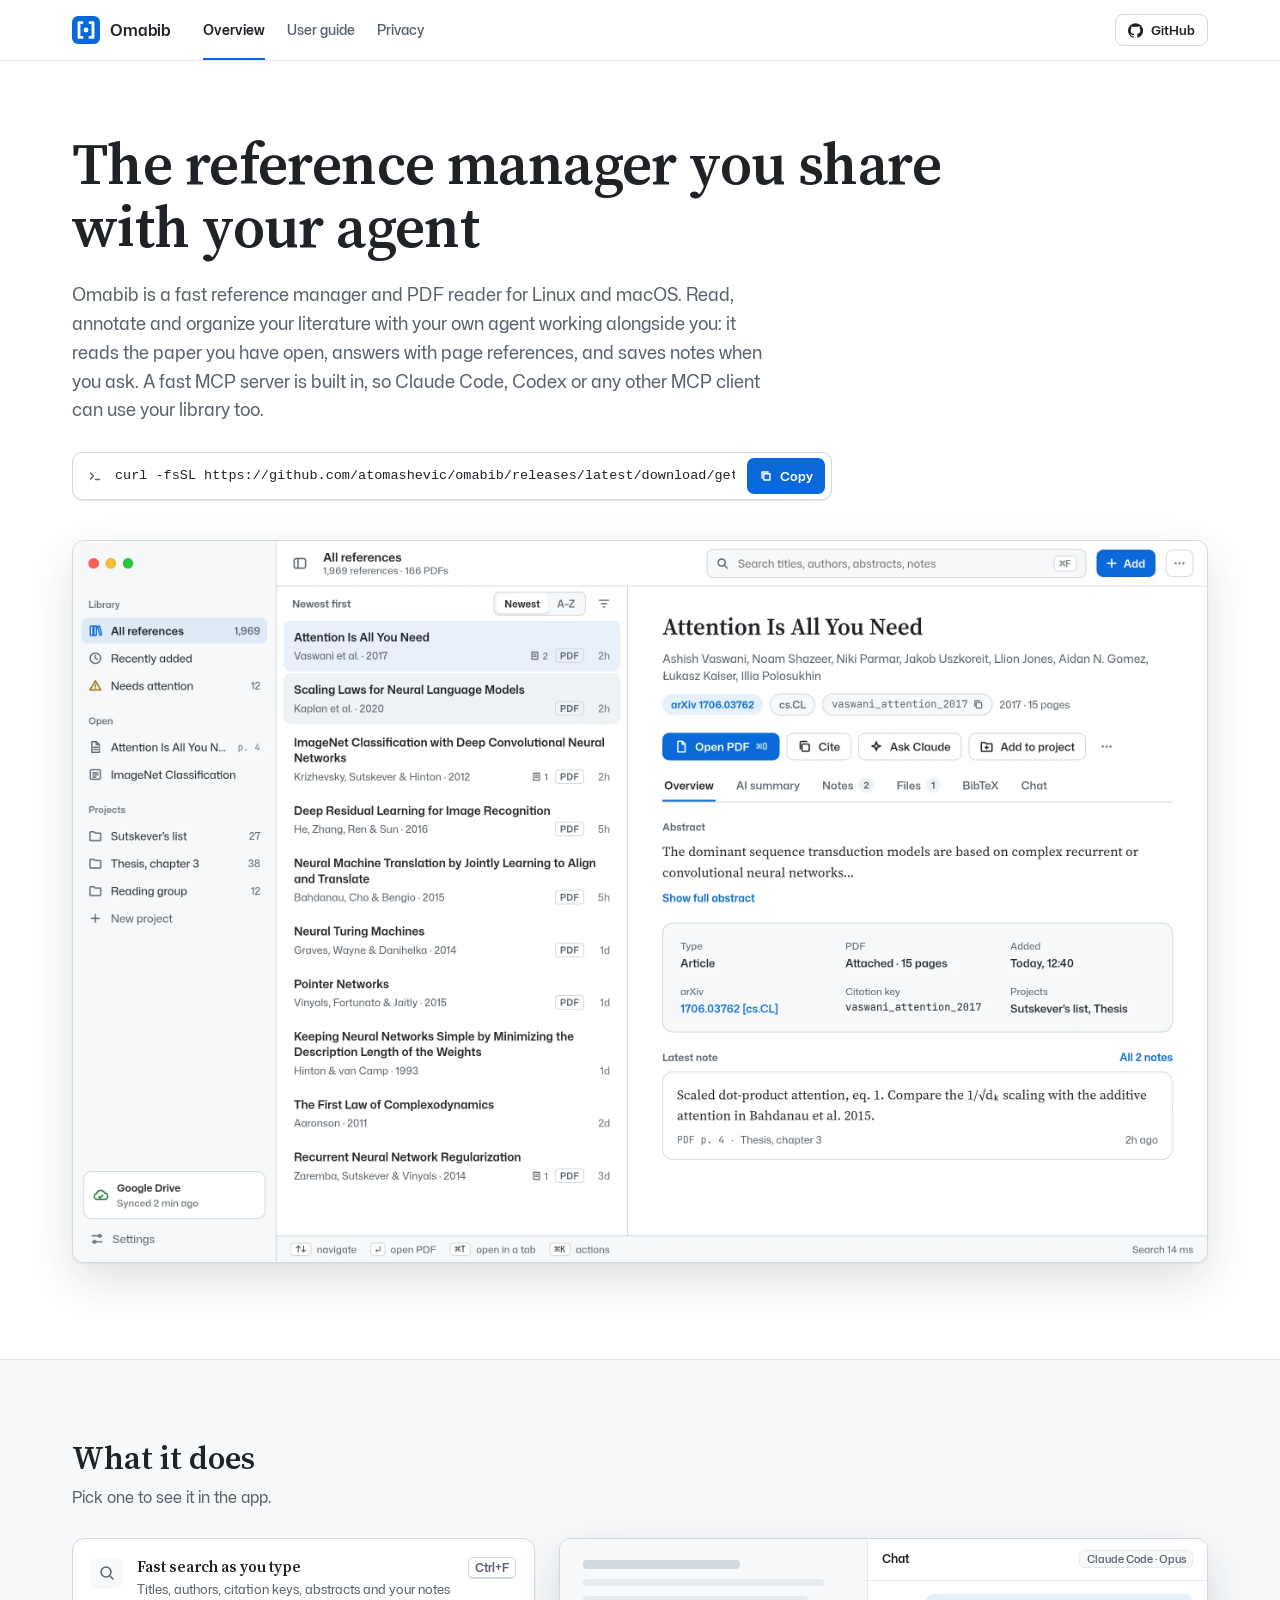
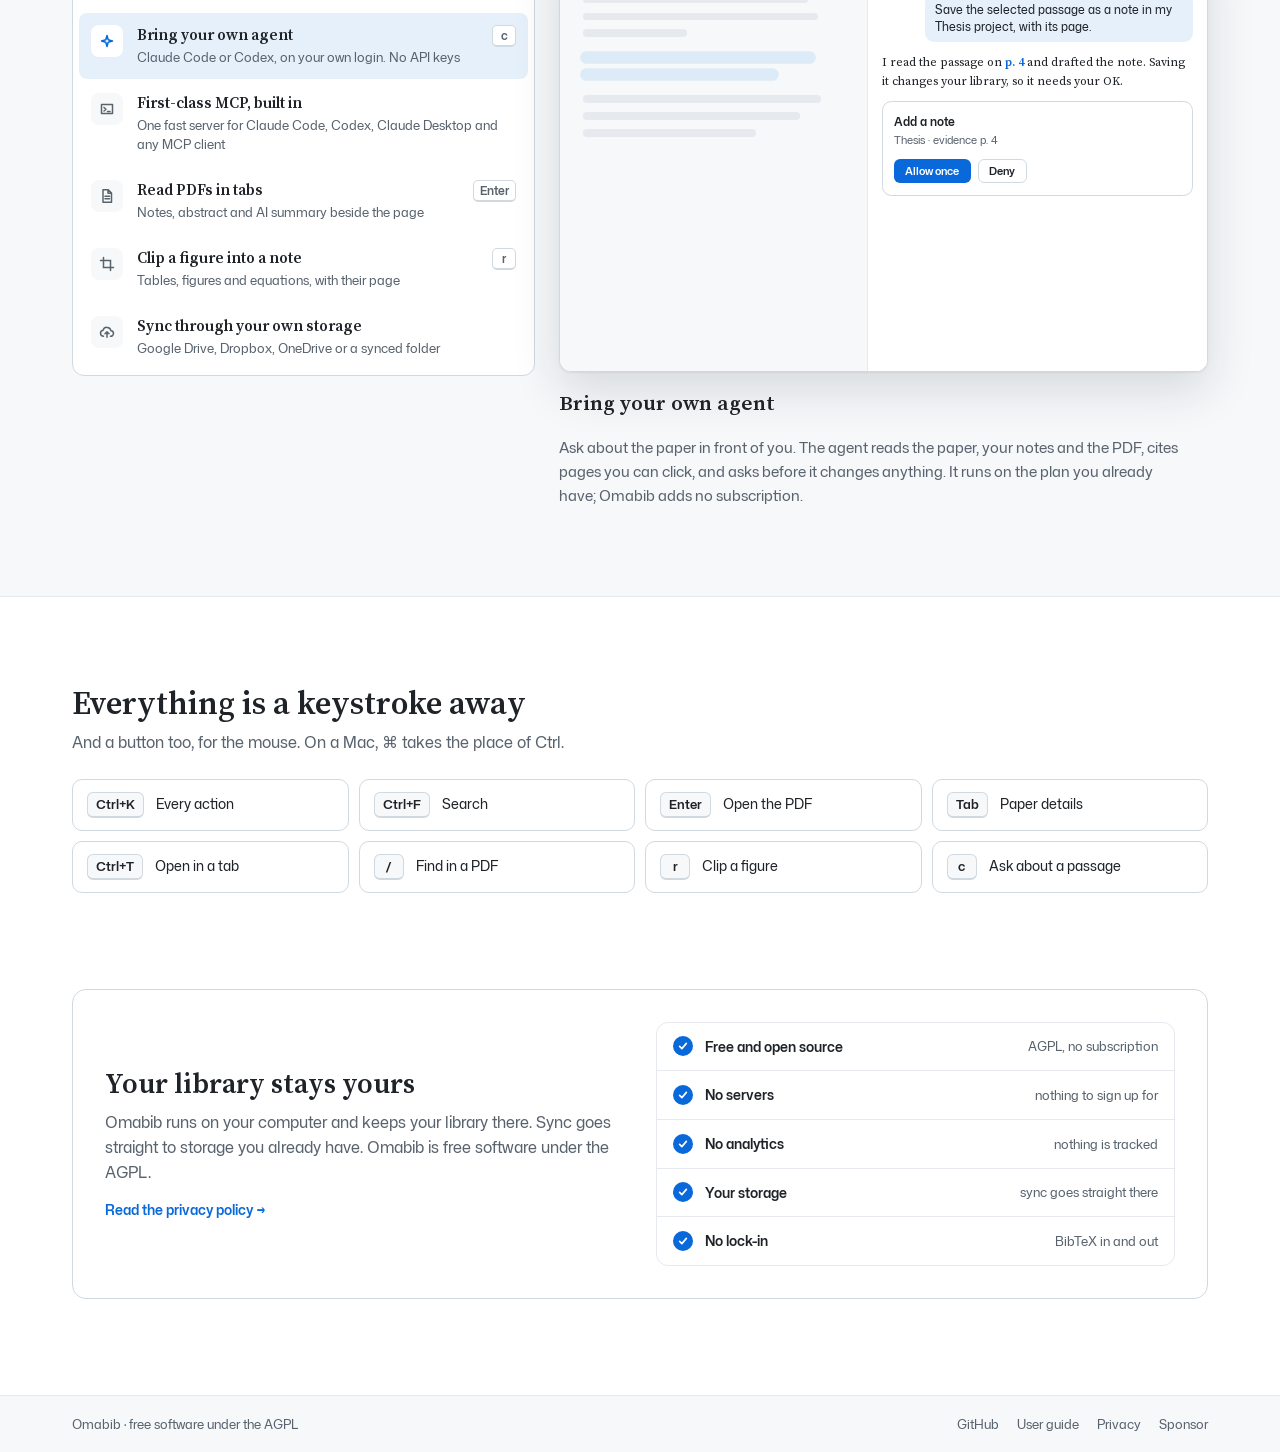
==== index.html @ 85c30ed6 "Add the Omabib website A home page and a privacy policy in the app's own design: its palette, Mona S" ====
<!doctype html>
<html lang="en">
<head>
<meta charset="utf-8">
<meta name="viewport" content="width=device-width, initial-scale=1">
<title>Omabib · Reference manager and PDF reader for Linux and macOS</title>
<meta name="description" content="Omabib is a fast, free reference manager and PDF reader for Linux and macOS. Organize your literature, read and annotate PDFs, and bring your own AI agent through a built-in MCP server.">
<link rel="canonical" href="https://omabib.github.io/">
<meta name="theme-color" content="#ffffff" media="(prefers-color-scheme: light)">
<meta name="theme-color" content="#0f1115" media="(prefers-color-scheme: dark)">
<link rel="icon" href="favicon.svg" type="image/svg+xml">
<link rel="apple-touch-icon" href="apple-touch-icon.png">
<meta property="og:type" content="website">
<meta property="og:site_name" content="Omabib">
<meta property="og:url" content="https://omabib.github.io/">
<meta property="og:title" content="Omabib · Reference manager and PDF reader for Linux and macOS">
<meta property="og:description" content="A fast, free reference manager and PDF reader. Organize your literature, read and annotate PDFs, and bring your own AI agent through a built-in MCP server.">
<meta property="og:image" content="https://omabib.github.io/og.png">
<meta property="og:image:width" content="1200">
<meta property="og:image:height" content="630">
<meta name="twitter:card" content="summary_large_image">
<link rel="preload" href="fonts/MonaSans-Regular.ttf" as="font" type="font/ttf" crossorigin>
<link rel="preload" href="fonts/SourceSerif4-Semibold.ttf" as="font" type="font/ttf" crossorigin>
<link rel="stylesheet" href="style.css">
<script type="application/ld+json">
{
  "@context": "https://schema.org",
  "@type": "SoftwareApplication",
  "name": "Omabib",
  "description": "A fast reference manager and PDF reader for Linux and macOS, with a built-in MCP server for AI agents.",
  "applicationCategory": "ProductivityApplication",
  "operatingSystem": "Linux, macOS",
  "url": "https://omabib.github.io/",
  "downloadUrl": "https://github.com/atomashevic/omabib/releases/latest",
  "license": "https://www.gnu.org/licenses/agpl-3.0.html",
  "isAccessibleForFree": true,
  "offers": { "@type": "Offer", "price": "0", "priceCurrency": "USD" },
  "image": "https://omabib.github.io/og.png"
}
</script>
</head>
<body>
<header class="top">
  <div class="wrap">
    <a class="brand" href="./">
      <svg width="28" height="28" viewBox="0 0 64 64" aria-hidden="true"><rect width="64" height="64" rx="14" fill="var(--accent-fill)"/><path d="M23 15h-7v34h7M41 15h7v34h-7" fill="none" stroke="var(--on-accent)" stroke-width="6.5" stroke-linecap="round" stroke-linejoin="round"/><circle cx="32" cy="32" r="5.5" fill="var(--on-accent)"/></svg>
      Omabib
    </a>
    <nav class="nav" aria-label="Site">
      <a href="./" aria-current="page">Overview</a>
      <a class="hide-phone" href="https://github.com/atomashevic/omabib/blob/main/docs/guide.md">User guide</a>
      <a href="privacy.html">Privacy</a>
    </nav>
    <a class="gh" href="https://github.com/atomashevic/omabib">
      <svg width="15" height="15" viewBox="0 0 16 16" fill="currentColor" aria-hidden="true"><path d="M8 .2a8 8 0 0 0-2.53 15.59c.4.07.55-.17.55-.38v-1.33c-2.23.48-2.7-1.07-2.7-1.07-.36-.92-.89-1.17-.89-1.17-.73-.5.05-.49.05-.49.8.06 1.23.83 1.23.83.72 1.22 1.88.87 2.34.66.07-.52.28-.87.5-1.07-1.78-.2-3.65-.89-3.65-3.95 0-.87.31-1.59.83-2.15-.08-.2-.36-1.02.08-2.12 0 0 .67-.21 2.2.82a7.6 7.6 0 0 1 4 0c1.53-1.04 2.2-.82 2.2-.82.44 1.1.16 1.92.08 2.12.51.56.82 1.28.82 2.15 0 3.07-1.87 3.75-3.65 3.95.29.25.54.73.54 1.48v2.2c0 .21.15.46.55.38A8 8 0 0 0 8 .2z"/></svg>
      <span class="hide-phone">GitHub</span>
    </a>
  </div>
</header>

<main>
  <section class="wrap hero" aria-labelledby="hero-title">
    <h1 id="hero-title">The reference manager you share with your agent</h1>
    <p class="lede">Omabib is a fast reference manager and PDF reader for Linux and macOS. Read, annotate and organize your literature with your own agent working alongside you: it reads the paper you have open, answers with page references, and saves notes when you ask. A fast MCP server is built in, so Claude Code, Codex or any other MCP client can use your library too.</p>
    <div class="install" id="install">
      <svg width="16" height="16" viewBox="0 0 16 16" fill="none" stroke="var(--muted)" stroke-width="1.5" stroke-linecap="round" stroke-linejoin="round" aria-hidden="true"><path d="m3.5 5 3 3-3 3M8.5 11.5h4"/></svg>
      <code id="command">curl -fsSL https://github.com/atomashevic/omabib/releases/latest/download/get.sh | sh</code>
      <button class="copy" type="button" data-copy="command">
        <svg width="14" height="14" viewBox="0 0 16 16" fill="none" stroke="currentColor" stroke-width="1.6" stroke-linecap="round" stroke-linejoin="round" aria-hidden="true"><path d="M5.5 5.5h7v7h-7zM3.5 10.5v-7h7"/></svg><span>Copy</span>
      </button>
    </div>
  </section>

  <div class="wrap shot">
    <div class="window">
      <picture>
        <source srcset="img/library-dark.webp" media="(prefers-color-scheme: dark)">
        <img src="img/library-light.webp" width="2640" height="1680" alt="Omabib's library: projects in the sidebar, a list of papers, and Attention Is All You Need open in the detail pane with its abstract, citation key and a note.">
      </picture>
    </div>
  </div>

  <section class="band" aria-labelledby="features-title">
    <div class="wrap">
      <div class="section-head">
        <h2 id="features-title">What it does</h2>
        <p>Pick one to see it in the app.</p>
      </div>
      <div class="features">
        <ul class="feature-list" role="tablist" aria-label="Features" aria-orientation="vertical">
          <li><button type="button" role="tab" id="tab-search" aria-controls="panel-search" aria-selected="false" tabindex="-1">
            <span class="icon"><svg width="16" height="16" viewBox="0 0 16 16" fill="none" stroke="currentColor" stroke-width="1.5" stroke-linecap="round" aria-hidden="true"><path d="M7 12a5 5 0 1 0 0-10 5 5 0 0 0 0 10zM10.75 10.75 14 14"/></svg></span>
            <span class="words"><span class="title">Fast search as you type</span><span class="meta">Titles, authors, citation keys, abstracts and your notes</span></span>
            <kbd><span class="mod">Ctrl+</span>F</kbd>
          </button></li>
          <li><button type="button" role="tab" id="tab-ask" aria-controls="panel-ask" aria-selected="true">
            <span class="icon"><svg width="16" height="16" viewBox="0 0 16 16" fill="none" stroke="currentColor" stroke-width="1.5" stroke-linejoin="round" aria-hidden="true"><path d="M8 2.5 9.2 6.8 13.5 8 9.2 9.2 8 13.5 6.8 9.2 2.5 8 6.8 6.8z"/></svg></span>
            <span class="words"><span class="title">Bring your own agent</span><span class="meta">Claude Code or Codex, on your own login. No API keys</span></span>
            <kbd>c</kbd>
          </button></li>
          <li><button type="button" role="tab" id="tab-agents" aria-controls="panel-agents" aria-selected="false" tabindex="-1">
            <span class="icon"><svg width="16" height="16" viewBox="0 0 16 16" fill="none" stroke="currentColor" stroke-width="1.5" stroke-linecap="round" stroke-linejoin="round" aria-hidden="true"><path d="M2.5 3.5h11v9h-11zM5 6.5l2 1.75-2 1.75M8.5 10.5h2.5"/></svg></span>
            <span class="words"><span class="title">First-class MCP, built in</span><span class="meta">One fast server for Claude Code, Codex, Claude Desktop and any MCP client</span></span>
          </button></li>
          <li><button type="button" role="tab" id="tab-read" aria-controls="panel-read" aria-selected="false" tabindex="-1">
            <span class="icon"><svg width="16" height="16" viewBox="0 0 16 16" fill="none" stroke="currentColor" stroke-width="1.5" stroke-linecap="round" stroke-linejoin="round" aria-hidden="true"><path d="M4 1.75h5.25L12.5 5v9.25H4zM9 1.75V5.25h3.5M6 8.25h4.5M6 10.75h4.5"/></svg></span>
            <span class="words"><span class="title">Read PDFs in tabs</span><span class="meta">Notes, abstract and AI summary beside the page</span></span>
            <kbd>Enter</kbd>
          </button></li>
          <li><button type="button" role="tab" id="tab-clip" aria-controls="panel-clip" aria-selected="false" tabindex="-1">
            <span class="icon"><svg width="16" height="16" viewBox="0 0 16 16" fill="none" stroke="currentColor" stroke-width="1.5" stroke-linecap="round" aria-hidden="true"><path d="M4.5 1.5v10h10M1.5 4.5h10v10"/></svg></span>
            <span class="words"><span class="title">Clip a figure into a note</span><span class="meta">Tables, figures and equations, with their page</span></span>
            <kbd>r</kbd>
          </button></li>
          <li><button type="button" role="tab" id="tab-sync" aria-controls="panel-sync" aria-selected="false" tabindex="-1">
            <span class="icon"><svg width="16" height="16" viewBox="0 0 16 16" fill="none" stroke="currentColor" stroke-width="1.5" stroke-linecap="round" stroke-linejoin="round" aria-hidden="true"><path d="M4.5 12.25a3 3 0 0 1-.4-5.97 4 4 0 0 1 7.8.47 2.75 2.75 0 0 1-.4 5.5M8 13.25v-5.5M6 9.75l2-2 2 2"/></svg></span>
            <span class="words"><span class="title">Sync through your own storage</span><span class="meta">Google Drive, Dropbox, OneDrive or a synced folder</span></span>
          </button></li>
        </ul>

        <div>
          <article class="panel" role="tabpanel" id="panel-search" aria-labelledby="tab-search" hidden>
            <div class="frame" style="--w: 118.95"><picture><source srcset="img/search-dark.webp" media="(prefers-color-scheme: dark)"><img src="img/search-light.webp" alt="Searching a thesis project for attention: four matching papers, the second selected." loading="lazy"></picture></div>
            <h3>Fast search as you type</h3>
            <p>Results follow every keystroke, even in a large library. Small typos are forgiven, and inside a project your notes for it come first.</p>
          </article>
          <article class="panel" role="tabpanel" id="panel-ask" aria-labelledby="tab-ask">
            <div class="frame">
              <div class="chat" aria-hidden="true">
                <div class="page"><span class="head"></span><span style="width: 92%"></span><span style="width: 86%"></span><span style="width: 90%"></span><span style="width: 40%"></span><span class="hl" style="width: 88%; margin-top: 0.6em"></span><span class="hl" style="width: 74%"></span><span style="width: 91%; margin-top: 0.6em"></span><span style="width: 83%"></span><span style="width: 66%"></span></div>
                <div class="pane">
                  <div class="bar">Chat <span class="model">Claude Code · Opus</span></div>
                  <div class="thread">
                    <div class="you">Save the selected passage as a note in my Thesis project, with its page.</div>
                    <div class="agent">I read the passage on <b>p. 4</b> and drafted the note. Saving it changes your library, so it needs your OK.</div>
                    <div class="ask"><span><b>Add a note</b><small>Thesis · evidence p. 4</small></span><span class="buttons"><span>Allow once</span><span>Deny</span></span></div>
                  </div>
                </div>
              </div>
            </div>
            <h3>Bring your own agent</h3>
            <p>Ask about the paper in front of you. The agent reads the paper, your notes and the PDF, cites pages you can click, and asks before it changes anything. It runs on the plan you already have; Omabib adds no subscription.</p>
          </article>
          <article class="panel" role="tabpanel" id="panel-agents" aria-labelledby="tab-agents" hidden>
            <div class="frame" style="--w: 153.49; --x: -38.08; --y: -17.15"><picture><source srcset="img/agents-dark.webp" media="(prefers-color-scheme: dark)"><img src="img/agents-light.webp" alt="Setting up agents: Claude Code and Codex found, with Claude Code, Codex sessions and Claude Desktop allowed to use the library." loading="lazy"></picture></div>
            <h3>First-class MCP, built in</h3>
            <p>Omabib ships its own MCP server, with nothing extra to install. Agents search your library, fetch many papers in one call, read notes and figure clips, and open PDFs, fast enough to keep up with a long research session. Notes are saved only when you ask.</p>
          </article>
          <article class="panel" role="tabpanel" id="panel-read" aria-labelledby="tab-read" hidden>
            <div class="frame" style="--w: 102.65"><picture><source srcset="img/reader-dark.webp" media="(prefers-color-scheme: dark)"><img src="img/reader-light.webp" alt="Attention Is All You Need open in a reader tab, with notes and a clipped figure in the side pane." loading="lazy"></picture></div>
            <h3>Read PDFs in tabs</h3>
            <p>Enter opens the paper in a tab and remembers your page. Scroll, zoom with the wheel, find with /, and switch the page to your theme’s colors for night reading.</p>
          </article>
          <article class="panel" role="tabpanel" id="panel-clip" aria-labelledby="tab-clip" hidden>
            <div class="frame" style="--w: 182.27; --x: -81.40; --y: -5.23"><picture><source srcset="img/reader-dark.webp" media="(prefers-color-scheme: dark)"><img src="img/reader-light.webp" alt="The notes pane beside a paper, with a clipped figure saved as a note on page 4." loading="lazy"></picture></div>
            <h3>Clip a figure into a note</h3>
            <p>Press r and drag over a figure, table or equation. It lands in a note with its page, sharp at any zoom, ready for you and your agent.</p>
          </article>
          <article class="panel" role="tabpanel" id="panel-sync" aria-labelledby="tab-sync" hidden>
            <div class="frame" style="--w: 153.49; --x: -38.08; --y: -17.15"><picture><source srcset="img/sync-dark.webp" media="(prefers-color-scheme: dark)"><img src="img/sync-light.webp" alt="Choosing where to sync, with a library found in Dropbox, ready to use." loading="lazy"></picture></div>
            <h3>Sync through your own storage</h3>
            <p>The same library on your laptop and desktop. Edits merge, PDFs come along, and the files stay readable in your own storage.</p>
          </article>
        </div>
      </div>
    </div>
  </section>

  <section class="wrap keys" aria-labelledby="keys-title">
    <div class="section-head">
      <h2 id="keys-title">Everything is a keystroke away</h2>
      <p>And a button too, for the mouse. <span id="keys-note">On a Mac, ⌘ takes the place of Ctrl.</span></p>
    </div>
    <ul class="key-grid">
      <li><kbd><span class="mod">Ctrl+</span>K</kbd>Every action</li>
      <li><kbd><span class="mod">Ctrl+</span>F</kbd>Search</li>
      <li><kbd>Enter</kbd>Open the PDF</li>
      <li><kbd>Tab</kbd>Paper details</li>
      <li><kbd><span class="mod">Ctrl+</span>T</kbd>Open in a tab</li>
      <li><kbd>/</kbd>Find in a PDF</li>
      <li><kbd>r</kbd>Clip a figure</li>
      <li><kbd>c</kbd>Ask about a passage</li>
    </ul>
  </section>

  <section class="wrap yours" aria-labelledby="yours-title">
    <div class="card">
      <div>
        <h2 id="yours-title">Your library stays yours</h2>
        <p>Omabib runs on your computer and keeps your library there. Sync goes straight to storage you already have. Omabib is free software under the AGPL.</p>
        <a class="more" href="privacy.html">Read the privacy policy →</a>
      </div>
      <ul class="checks">
        <li><span class="dot"><svg width="12" height="12" viewBox="0 0 16 16" fill="none" stroke="var(--on-accent)" stroke-width="2.2" stroke-linecap="round" stroke-linejoin="round" aria-hidden="true"><path d="m3.5 8.5 3 3 6-7"/></svg></span>Free and open source<span class="hint">AGPL, no subscription</span></li>
        <li><span class="dot"><svg width="12" height="12" viewBox="0 0 16 16" fill="none" stroke="var(--on-accent)" stroke-width="2.2" stroke-linecap="round" stroke-linejoin="round" aria-hidden="true"><path d="m3.5 8.5 3 3 6-7"/></svg></span>No servers<span class="hint">nothing to sign up for</span></li>
        <li><span class="dot"><svg width="12" height="12" viewBox="0 0 16 16" fill="none" stroke="var(--on-accent)" stroke-width="2.2" stroke-linecap="round" stroke-linejoin="round" aria-hidden="true"><path d="m3.5 8.5 3 3 6-7"/></svg></span>No analytics<span class="hint">nothing is tracked</span></li>
        <li><span class="dot"><svg width="12" height="12" viewBox="0 0 16 16" fill="none" stroke="var(--on-accent)" stroke-width="2.2" stroke-linecap="round" stroke-linejoin="round" aria-hidden="true"><path d="m3.5 8.5 3 3 6-7"/></svg></span>Your storage<span class="hint">sync goes straight there</span></li>
        <li><span class="dot"><svg width="12" height="12" viewBox="0 0 16 16" fill="none" stroke="var(--on-accent)" stroke-width="2.2" stroke-linecap="round" stroke-linejoin="round" aria-hidden="true"><path d="m3.5 8.5 3 3 6-7"/></svg></span>No lock-in<span class="hint">BibTeX in and out</span></li>
      </ul>
    </div>
  </section>
</main>

<footer class="foot">
  <div class="wrap">
    <span>Omabib · free software under the AGPL</span>
    <nav aria-label="More">
      <a href="https://github.com/atomashevic/omabib">GitHub</a>
      <a href="https://github.com/atomashevic/omabib/blob/main/docs/guide.md">User guide</a>
      <a href="privacy.html">Privacy</a>
      <a href="https://github.com/sponsors/atomashevic">Sponsor</a>
    </nav>
  </div>
</footer>
<script src="site.js"></script>
</body>
</html>
---- style.css ----
/* Omabib's site, in the app's own tokens: the same palette, Mona Sans for the
   interface and Source Serif 4 for reading. Light and dark follow the system. */
@font-face { font-family: "Mona Sans"; src: url(fonts/MonaSans-Regular.ttf) format("truetype"); font-weight: 400; font-display: swap; }
@font-face { font-family: "Mona Sans"; src: url(fonts/MonaSans-Medium.ttf) format("truetype"); font-weight: 500; font-display: swap; }
@font-face { font-family: "Mona Sans"; src: url(fonts/MonaSans-SemiBold.ttf) format("truetype"); font-weight: 600 800; font-display: swap; }
@font-face { font-family: "Source Serif 4"; src: url(fonts/SourceSerif4-Regular.ttf) format("truetype"); font-weight: 400; font-display: swap; }
@font-face { font-family: "Source Serif 4"; src: url(fonts/SourceSerif4-Semibold.ttf) format("truetype"); font-weight: 600 700; font-display: swap; }

:root {
  --bg: #ffffff; --side: #f6f8fa; --raised: #ffffff; --line: #d1d9e0; --line-soft: #e6eaef;
  --text: #1f2328; --muted: #59636e; --accent: #0969da; --accent-text: #0969da; --accent-fill: #0969da;
  --on-accent: #ffffff; --sel: rgba(9, 105, 218, 0.10); --chip: #f6f8fa; --success: #1a7f37;
  --shadow: 0 1px 2px rgba(31, 35, 40, 0.06), 0 18px 48px rgba(31, 35, 40, 0.14);
  --sans: "Mona Sans", -apple-system, "Segoe UI", system-ui, sans-serif;
  --read: "Source Serif 4", Georgia, serif;
  --mono: ui-monospace, "SF Mono", "JetBrains Mono", "Cascadia Code", Menlo, Consolas, monospace;
  color-scheme: light dark;
}
@media (prefers-color-scheme: dark) {
  :root {
    --bg: #0f1115; --side: #15181d; --raised: #1b1f25; --line: #2c323a; --line-soft: #22272e;
    --text: #e6e9ee; --muted: #9aa2ad; --accent: #4c9bff; --accent-text: #6cb0ff; --accent-fill: #1f6feb;
    --on-accent: #ffffff; --sel: rgba(76, 155, 255, 0.14); --chip: #1b1f25; --success: #3fb950;
    --shadow: 0 1px 2px rgba(0, 0, 0, 0.4), 0 18px 48px rgba(0, 0, 0, 0.5);
  }
}

* { box-sizing: border-box; }
html { -webkit-text-size-adjust: 100%; }
body { margin: 0; background: var(--bg); color: var(--text); font: 15px/1.55 var(--sans); }
a { color: inherit; }
img { display: block; max-width: 100%; }
code, kbd { font-family: var(--mono); }
.wrap { max-width: 1200px; margin: 0 auto; padding-left: 32px; padding-right: 32px; }
.visually-hidden { position: absolute; width: 1px; height: 1px; overflow: hidden; clip: rect(0 0 0 0); white-space: nowrap; }

/* Top bar */
.top { border-bottom: 1px solid var(--line-soft); }
.top .wrap { height: 60px; display: flex; align-items: center; gap: 24px; }
.brand { display: flex; align-items: center; gap: 10px; text-decoration: none; font-size: 16px; font-weight: 700; letter-spacing: -0.01em; }
.brand svg { flex: none; }
.nav { display: flex; align-items: stretch; gap: 22px; height: 60px; margin-left: 8px; }
.nav a { display: flex; align-items: center; font-size: 14px; font-weight: 500; text-decoration: none; color: var(--muted); }
.nav a:hover { color: var(--text); }
.nav a[aria-current="page"] { color: var(--text); font-weight: 600; box-shadow: inset 0 -2px 0 var(--accent); }
.gh { margin-left: auto; display: inline-flex; align-items: center; gap: 8px; height: 32px; padding: 0 12px; border-radius: 8px; border: 1px solid var(--line); background: var(--raised); text-decoration: none; font-size: 13px; font-weight: 600; }
.gh:hover { background: var(--side); }

/* Hero */
.hero { padding-top: 72px; padding-bottom: 40px; display: flex; flex-direction: column; align-items: flex-start; gap: 22px; }
.hero h1 { margin: 0; max-width: 900px; font-family: var(--read); font-size: 58px; font-weight: 600; letter-spacing: -0.01em; line-height: 1.08; }
.lede { margin: 0; max-width: 700px; font-size: 18px; line-height: 1.6; color: var(--muted); }
.install { width: 100%; max-width: 760px; margin-top: 6px; display: flex; align-items: center; gap: 12px; height: 48px; padding: 0 6px 0 14px; border-radius: 10px; border: 1px solid var(--line); background: var(--raised); box-shadow: 0 1px 0 var(--line-soft); }
.install svg { flex: none; }
.install code { flex: 1; min-width: 0; overflow-x: auto; white-space: nowrap; font-size: 13.5px; scrollbar-width: none; }
.install code::-webkit-scrollbar { display: none; }
.copy { flex: none; height: 36px; padding: 0 12px; display: inline-flex; align-items: center; gap: 7px; border-radius: 7px; border: none; background: var(--accent-fill); color: var(--on-accent); font: 600 13px var(--sans); cursor: pointer; }
.copy:hover { filter: brightness(1.08); }
.shot { padding-bottom: 96px; }
.window { margin: 0 auto; max-width: 1136px; aspect-ratio: 1320 / 840; border-radius: 12px; overflow: hidden; border: 1px solid var(--line); box-shadow: var(--shadow); background: var(--bg); }
.window picture { display: block; height: 100%; }
.window img { width: 100%; height: 100%; }

/* Features: the app's list and detail pane */
.band { background: var(--side); border-top: 1px solid var(--line-soft); border-bottom: 1px solid var(--line-soft); }
.band .wrap { padding-top: 80px; padding-bottom: 88px; display: flex; flex-direction: column; gap: 28px; }
.section-head { display: flex; flex-direction: column; gap: 8px; max-width: 640px; }
.section-head h2 { margin: 0; font-family: var(--read); font-size: 32px; font-weight: 600; line-height: 1.15; }
.section-head p { margin: 0; font-size: 16px; color: var(--muted); }
.features { display: grid; grid-template-columns: minmax(0, 5fr) minmax(0, 7fr); gap: 24px; align-items: start; }
.feature-list { list-style: none; margin: 0; padding: 6px; border-radius: 12px; border: 1px solid var(--line); background: var(--raised); display: flex; flex-direction: column; gap: 2px; }
.feature-list button { width: 100%; display: flex; gap: 14px; align-items: flex-start; padding: 12px; border: none; border-radius: 8px; background: transparent; color: var(--text); font: inherit; text-align: left; cursor: pointer; }
.feature-list button:hover { background: var(--side); }
.feature-list button[aria-selected="true"] { background: var(--sel); }
.feature-list .icon { width: 32px; height: 32px; flex: none; border-radius: 8px; background: var(--chip); display: flex; align-items: center; justify-content: center; color: var(--muted); }
.feature-list [aria-selected="true"] .icon { background: var(--raised); color: var(--accent-text); }
.feature-list .words { flex: 1; min-width: 0; display: flex; flex-direction: column; gap: 3px; }
.feature-list .title { font-family: var(--read); font-size: 15.5px; font-weight: 600; line-height: 1.3; }
.feature-list .meta { font-size: 13px; line-height: 1.45; color: var(--muted); }
kbd { flex: none; min-width: 24px; height: 22px; padding: 0 6px; border-radius: 5px; border: 1px solid var(--line); border-bottom-width: 2px; background: var(--raised); display: inline-flex; align-items: center; justify-content: center; font: 600 11.5px var(--sans); color: var(--muted); }
.panel { display: flex; flex-direction: column; gap: 16px; }
.panel[hidden] { display: none; }
.panel h3 { margin: 0; font-family: var(--read); font-size: 21px; font-weight: 600; }
.panel p { margin: 0; max-width: 620px; font-size: 15px; line-height: 1.6; color: var(--muted); }
/* A crop of an app screen: --w is the screen's width and --x, --y its offset, all in percent of the frame's width. */
.frame { position: relative; aspect-ratio: 688 / 460; border-radius: 12px; overflow: hidden; border: 1px solid var(--line); background: var(--bg); box-shadow: var(--shadow); container-type: inline-size; }
.frame picture img { position: absolute; max-width: none; width: calc(var(--w) * 1cqw); left: calc(var(--x, 0) * 1cqw); top: calc(var(--y, 0) * 1cqw); }

/* The chat illustration, drawn at 688 wide and scaled with the frame */
.chat { position: absolute; inset: 0; display: flex; font-size: calc(1.8895cqw); background: var(--side); }
.chat .page { flex: 1; display: flex; flex-direction: column; gap: 0.77em; padding: 1.7em 1.85em; border-right: 1px solid var(--line-soft); }
.chat .page span { height: 0.62em; border-radius: 0.3em; background: var(--line-soft); }
.chat .page span.head { height: 0.77em; width: 60%; background: var(--line); }
.chat .page span.hl { background: var(--sel); box-shadow: 0 0 0 0.23em var(--sel); }
.chat .pane { width: 27.7em; flex: none; display: flex; flex-direction: column; background: var(--bg); }
.chat .bar { height: 3.4em; display: flex; align-items: center; gap: 0.6em; padding: 0 1.1em; border-bottom: 1px solid var(--line-soft); font-weight: 600; }
.chat .model { margin-left: auto; height: 1.7em; padding: 0 0.6em; border-radius: 0.46em; background: var(--chip); border: 1px solid var(--line-soft); display: inline-flex; align-items: center; font-size: 0.88em; font-weight: 500; color: var(--muted); }
.chat .thread { flex: 1; display: flex; flex-direction: column; gap: 0.92em; padding: 1.1em; }
.chat .you { align-self: flex-end; max-width: 86%; padding: 0.6em 0.85em; border-radius: 0.77em; background: var(--sel); font-size: 0.96em; line-height: 1.45; }
.chat .agent { font-family: var(--read); line-height: 1.5; }
.chat .agent b { color: var(--accent-text); font-weight: 600; }
.chat .ask { display: flex; flex-direction: column; gap: 0.77em; padding: 0.92em; border-radius: 0.77em; border: 1px solid var(--line); background: var(--raised); }
.chat .ask b { font-weight: 600; }
.chat .ask small { display: block; font-size: 0.92em; color: var(--muted); }
.chat .ask .buttons { display: flex; gap: 0.6em; }
.chat .ask .buttons span { height: 2.15em; padding: 0 0.92em; border-radius: 0.54em; display: inline-flex; align-items: center; font-size: 0.92em; font-weight: 600; border: 1px solid var(--line); }
.chat .ask .buttons span:first-child { background: var(--accent-fill); color: var(--on-accent); border-color: transparent; }

/* Keys */
.keys { padding-top: 88px; padding-bottom: 40px; display: flex; flex-direction: column; gap: 24px; }
.key-grid { list-style: none; margin: 0; padding: 0; display: grid; grid-template-columns: repeat(4, minmax(0, 1fr)); gap: 10px; }
.key-grid li { display: flex; align-items: center; gap: 12px; padding: 12px 14px; border-radius: 10px; background: var(--raised); border: 1px solid var(--line); font-size: 13.5px; }
.key-grid kbd { min-width: 30px; height: 26px; padding: 0 8px; border-radius: 6px; background: var(--side); font-size: 12.5px; color: var(--text); }

/* Promise card */
.yours { padding-top: 56px; padding-bottom: 96px; }
.card { display: grid; grid-template-columns: repeat(auto-fit, minmax(280px, 1fr)); gap: 32px; align-items: center; padding: 32px; border-radius: 14px; border: 1px solid var(--line); background: var(--raised); }
.card h2 { margin: 0 0 10px; font-family: var(--read); font-size: 28px; font-weight: 600; line-height: 1.2; }
.card p { margin: 0; font-size: 15.5px; line-height: 1.6; color: var(--muted); }
.card .more { display: inline-block; margin-top: 14px; font-size: 14px; font-weight: 600; color: var(--accent-text); text-decoration: none; }
.checks { list-style: none; margin: 0; padding: 0; border-radius: 12px; border: 1px solid var(--line-soft); background: var(--bg); overflow: hidden; }
.checks li { display: flex; align-items: center; gap: 12px; padding: 13px 16px; font-size: 14px; font-weight: 600; }
.checks li + li { border-top: 1px solid var(--line-soft); }
.checks .dot { width: 20px; height: 20px; flex: none; border-radius: 999px; background: var(--accent-fill); display: flex; align-items: center; justify-content: center; }
.checks .hint { margin-left: auto; font-size: 13px; font-weight: 400; color: var(--muted); }

/* Footer */
.foot { border-top: 1px solid var(--line-soft); background: var(--side); }
.foot .wrap { min-height: 56px; padding-top: 14px; padding-bottom: 14px; display: flex; align-items: center; gap: 16px; font-size: 13px; color: var(--muted); }
.foot nav { margin-left: auto; display: flex; flex-wrap: wrap; gap: 18px; }
.foot a { text-decoration: none; }
.foot a:hover { color: var(--text); }

/* Privacy: the app's AI-summary reading view */
.doc-grid { display: grid; grid-template-columns: 220px minmax(0, 1fr); gap: 64px; padding-top: 64px; padding-bottom: 96px; }
.toc { display: flex; flex-direction: column; gap: 2px; padding-top: 6px; align-self: start; position: sticky; top: 24px; }
.toc span.label { padding: 0 10px 8px; font-size: 12px; font-weight: 600; color: var(--muted); }
.toc a { display: flex; align-items: baseline; gap: 10px; padding: 7px 10px; border-radius: 7px; color: var(--muted); text-decoration: none; font-size: 13px; font-weight: 500; line-height: 1.35; }
.toc a:hover { color: var(--text); background: var(--side); }
.toc a.active { color: var(--text); background: var(--sel); font-weight: 600; }
.toc a b { flex: none; width: 14px; font: 500 12px var(--mono); color: inherit; }
.toc a.active b { color: var(--accent-text); }
.doc { max-width: 700px; display: flex; flex-direction: column; gap: 40px; }
.doc a { color: var(--accent-text); text-underline-offset: 2px; }
.doc h1 { margin: 0; font-family: var(--read); font-size: 46px; font-weight: 600; letter-spacing: -0.01em; line-height: 1.1; }
.doc .lede { font-family: var(--read); font-size: 20px; }
.doc header { display: flex; flex-direction: column; gap: 16px; }
.chips { display: flex; flex-wrap: wrap; align-items: center; gap: 6px; }
.chip { height: 24px; padding: 0 9px; border-radius: 6px; background: var(--chip); border: 1px solid var(--line-soft); display: inline-flex; align-items: center; gap: 6px; font-size: 12px; font-weight: 500; color: var(--muted); }
.date { margin-left: 6px; font: 12px var(--mono); color: var(--muted); }
.doc section { display: flex; flex-direction: column; gap: 12px; scroll-margin-top: 24px; }
.doc h2 { margin: 0; display: flex; align-items: baseline; gap: 12px; font-size: 20px; font-weight: 600; letter-spacing: -0.01em; }
.doc h2 b { font: 500 14px var(--mono); color: var(--accent-text); }
.doc p { margin: 0; font-family: var(--read); font-size: 17px; line-height: 1.7; }
.doc p code { font-size: 0.86em; padding: 1px 5px; border-radius: 5px; background: var(--chip); border: 1px solid var(--line-soft); }
.rows { list-style: none; margin: 0; padding: 0; border-radius: 12px; border: 1px solid var(--line); background: var(--raised); overflow: hidden; }
.rows li + li { border-top: 1px solid var(--line-soft); }
.provider { display: flex; gap: 14px; align-items: flex-start; padding: 14px 18px; }
.provider .icon { width: 32px; height: 32px; flex: none; border-radius: 8px; background: var(--chip); display: flex; align-items: center; justify-content: center; color: var(--muted); }
.provider .what { flex: 1; min-width: 0; display: flex; flex-direction: column; gap: 3px; }
.provider .name { display: flex; flex-wrap: wrap; align-items: center; gap: 8px; font-size: 14.5px; font-weight: 600; }
.provider .scope { height: 20px; padding: 0 7px; border-radius: 5px; background: var(--sel); display: inline-flex; align-items: center; font: 500 11.5px var(--mono); color: var(--accent-text); }
.provider .text { font-size: 14px; line-height: 1.55; color: var(--muted); }
.callout { display: flex; gap: 14px; align-items: flex-start; padding: 16px 18px; border-radius: 12px; background: var(--side); border: 1px solid var(--line-soft); }
.callout svg { flex: none; margin-top: 3px; }
.callout p { font-size: 15.5px; line-height: 1.65; }
.services { display: flex; flex-wrap: wrap; gap: 6px; list-style: none; margin: 0; padding: 0; }
.services li { height: 26px; padding: 0 10px; border-radius: 6px; background: var(--raised); border: 1px solid var(--line); display: inline-flex; align-items: center; font-size: 12.5px; font-weight: 500; }
.rows a { display: flex; align-items: center; gap: 12px; padding: 13px 18px; text-decoration: none; color: var(--text); }
.rows a:hover { background: var(--side); }
.rows a span { flex: 1; font-size: 14px; font-weight: 600; }
.rows a small { font-size: 13px; color: var(--muted); }

/* Narrower windows */
@media (max-width: 1039px) {
  .features { grid-template-columns: minmax(0, 1fr); }
  .key-grid { grid-template-columns: repeat(2, minmax(0, 1fr)); }
}
@media (max-width: 899px) {
  .doc-grid { grid-template-columns: minmax(0, 1fr); gap: 0; }
  .toc { display: none; }
}
@media (max-width: 819px) {
  .hero h1 { font-size: 42px; }
}
@media (max-width: 639px) {
  .wrap { padding-left: 16px; padding-right: 16px; }
  .hide-phone { display: none !important; }
  .hero { padding-top: 48px; }
  .hero h1 { font-size: 34px; }
  .lede { font-size: 17px; }
  .install code { font-size: 12px; }
  .band .wrap, .keys { padding-top: 56px; }
  .shot { padding-bottom: 56px; }
  .key-grid { grid-template-columns: minmax(0, 1fr); }
  .card { padding: 20px; }
  .checks .hint { display: none; }
  .foot .wrap { flex-direction: column; align-items: flex-start; }
  .foot nav { margin-left: 0; }
  .doc h1 { font-size: 36px; }
  .provider { flex-wrap: wrap; }
}
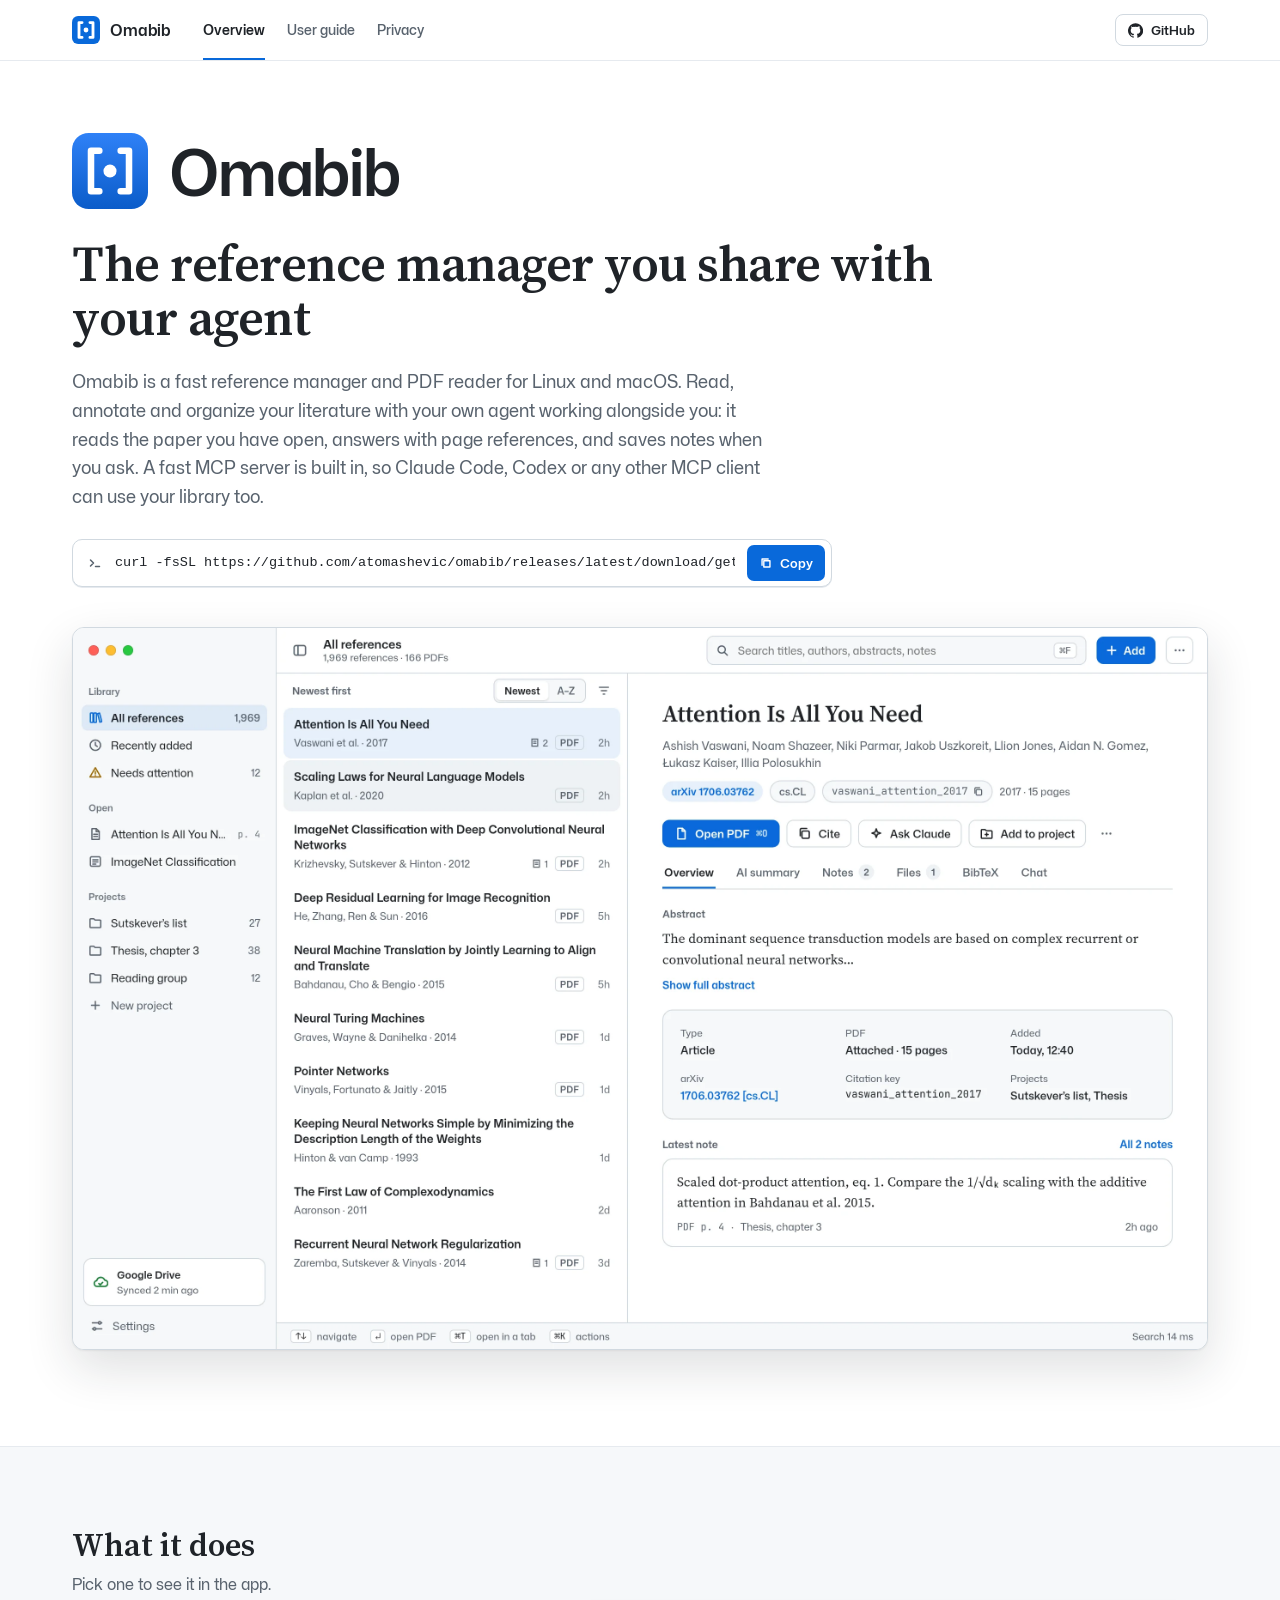
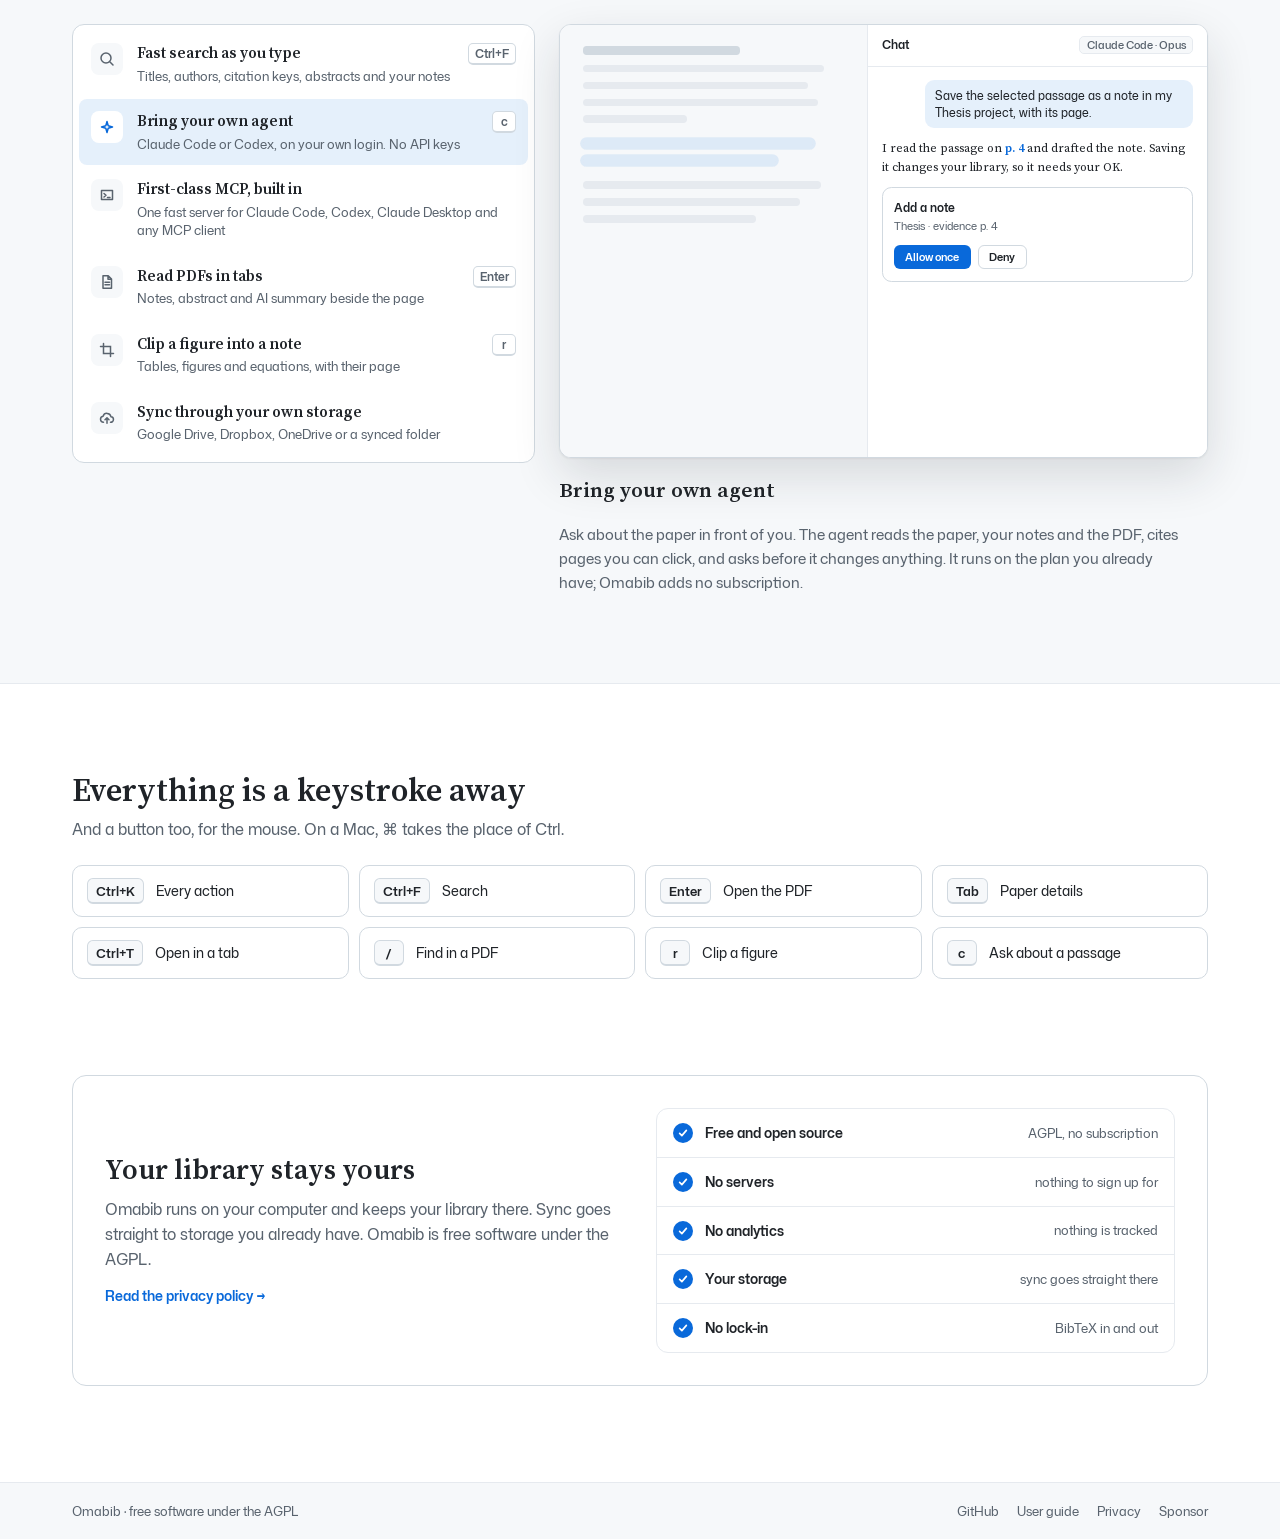
==== commit 4a59abf6: "Open the home page with the Omabib wordmark The icon and the name, large, now title the page, and th" ====
--- a/index.html
+++ b/index.html
@@ -60,6 +60,10 @@
 
 <main>
   <section class="wrap hero" aria-labelledby="hero-title">
+    <div class="wordmark">
+      <svg width="76" height="76" viewBox="0 0 64 64" aria-hidden="true"><defs><linearGradient id="tile" x1="0" y1="0" x2="0" y2="1"><stop offset="0" stop-color="#2f81f7"/><stop offset="1" stop-color="#0b5cc9"/></linearGradient></defs><rect width="64" height="64" rx="14" fill="url(#tile)"/><path d="M23 15h-7v34h7M41 15h7v34h-7" fill="none" stroke="#fff" stroke-width="5.5" stroke-linecap="round" stroke-linejoin="round"/><circle cx="32" cy="32" r="5.5" fill="#fff"/></svg>
+      <span>Omabib</span>
+    </div>
     <h1 id="hero-title">The reference manager you share with your agent</h1>
     <p class="lede">Omabib is a fast reference manager and PDF reader for Linux and macOS. Read, annotate and organize your literature with your own agent working alongside you: it reads the paper you have open, answers with page references, and saves notes when you ask. A fast MCP server is built in, so Claude Code, Codex or any other MCP client can use your library too.</p>
     <div class="install" id="install">
--- a/style.css
+++ b/style.css
@@ -48,7 +48,10 @@
 
 /* Hero */
 .hero { padding-top: 72px; padding-bottom: 40px; display: flex; flex-direction: column; align-items: flex-start; gap: 22px; }
-.hero h1 { margin: 0; max-width: 900px; font-family: var(--read); font-size: 58px; font-weight: 600; letter-spacing: -0.01em; line-height: 1.08; }
+.wordmark { display: flex; align-items: center; gap: 20px; margin-bottom: 6px; }
+.wordmark svg { flex: none; width: 76px; height: 76px; }
+.wordmark span { font-size: 64px; font-weight: 700; letter-spacing: -0.035em; line-height: 1; }
+.hero h1 { margin: 0; max-width: 900px; font-family: var(--read); font-size: 50px; font-weight: 600; letter-spacing: -0.01em; line-height: 1.08; }
 .lede { margin: 0; max-width: 700px; font-size: 18px; line-height: 1.6; color: var(--muted); }
 .install { width: 100%; max-width: 760px; margin-top: 6px; display: flex; align-items: center; gap: 12px; height: 48px; padding: 0 6px 0 14px; border-radius: 10px; border: 1px solid var(--line); background: var(--raised); box-shadow: 0 1px 0 var(--line-soft); }
 .install svg { flex: none; }
@@ -181,13 +184,16 @@
   .toc { display: none; }
 }
 @media (max-width: 819px) {
-  .hero h1 { font-size: 42px; }
+  .hero h1 { font-size: 40px; }
 }
 @media (max-width: 639px) {
   .wrap { padding-left: 16px; padding-right: 16px; }
   .hide-phone { display: none !important; }
   .hero { padding-top: 48px; }
-  .hero h1 { font-size: 34px; }
+  .hero h1 { font-size: 30px; }
+  .wordmark { gap: 14px; }
+  .wordmark svg { width: 56px; height: 56px; }
+  .wordmark span { font-size: 46px; }
   .lede { font-size: 17px; }
   .install code { font-size: 12px; }
   .band .wrap, .keys { padding-top: 56px; }
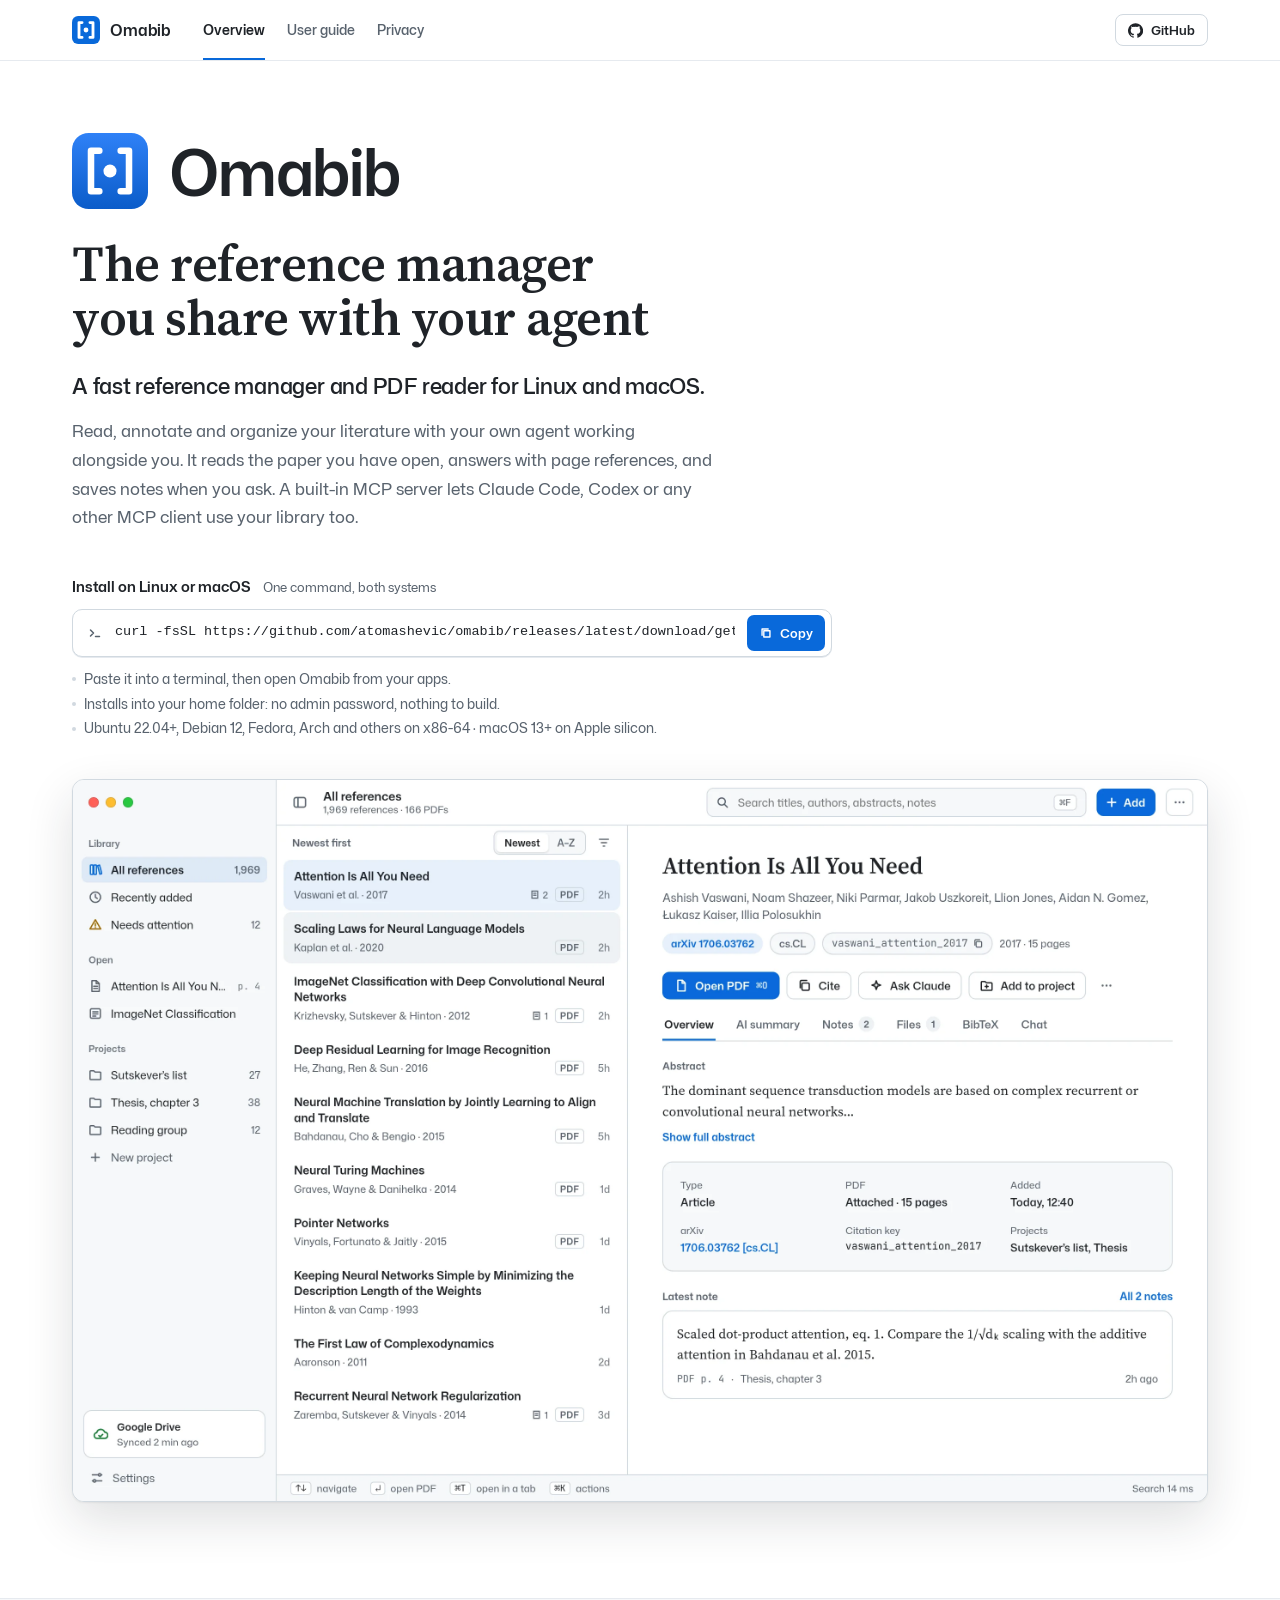
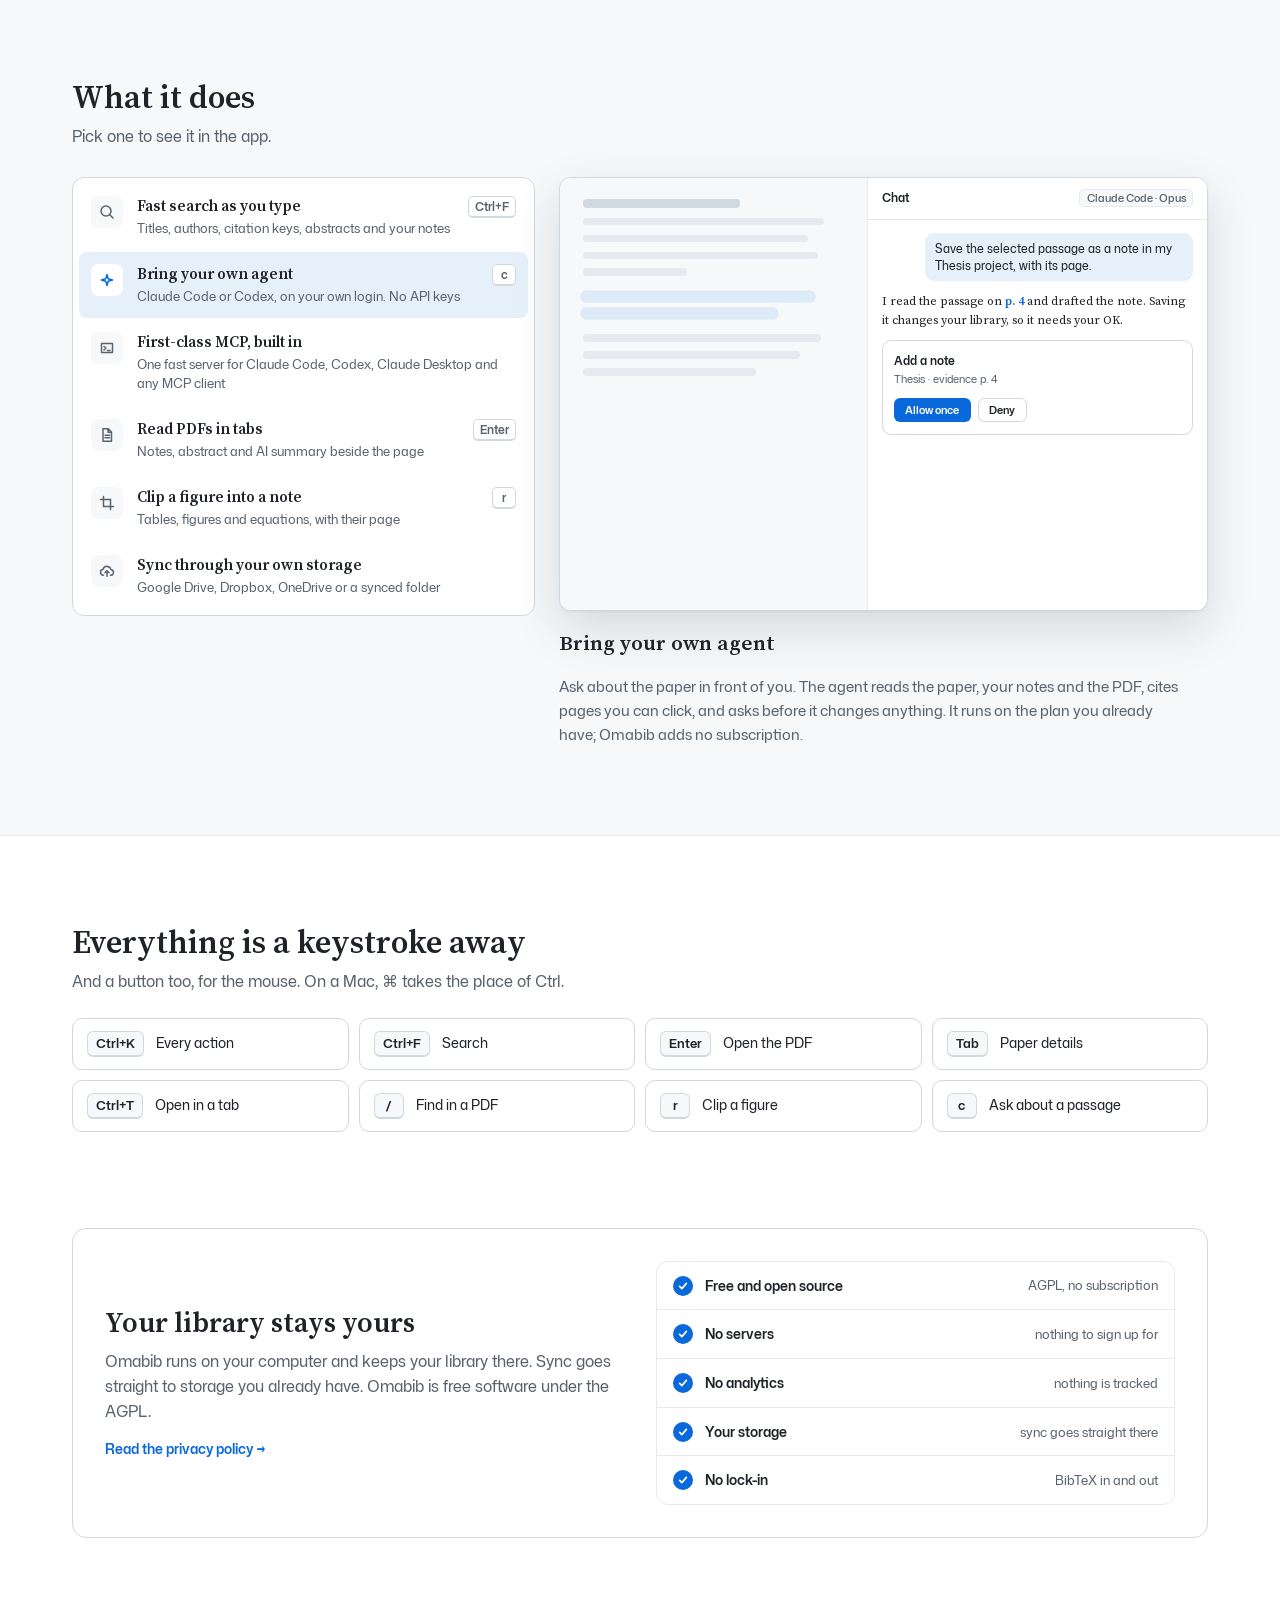
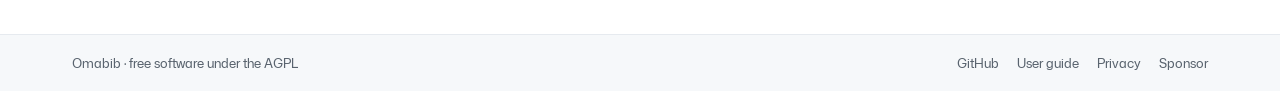
==== commit 6fa34a6b: "Give the home page's intro room, and label the install A short lead line in the main text color, the" ====
--- a/index.html
+++ b/index.html
@@ -65,13 +65,27 @@
       <span>Omabib</span>
     </div>
     <h1 id="hero-title">The reference manager you share with your agent</h1>
-    <p class="lede">Omabib is a fast reference manager and PDF reader for Linux and macOS. Read, annotate and organize your literature with your own agent working alongside you: it reads the paper you have open, answers with page references, and saves notes when you ask. A fast MCP server is built in, so Claude Code, Codex or any other MCP client can use your library too.</p>
-    <div class="install" id="install">
-      <svg width="16" height="16" viewBox="0 0 16 16" fill="none" stroke="var(--muted)" stroke-width="1.5" stroke-linecap="round" stroke-linejoin="round" aria-hidden="true"><path d="m3.5 5 3 3-3 3M8.5 11.5h4"/></svg>
-      <code id="command">curl -fsSL https://github.com/atomashevic/omabib/releases/latest/download/get.sh | sh</code>
-      <button class="copy" type="button" data-copy="command">
-        <svg width="14" height="14" viewBox="0 0 16 16" fill="none" stroke="currentColor" stroke-width="1.6" stroke-linecap="round" stroke-linejoin="round" aria-hidden="true"><path d="M5.5 5.5h7v7h-7zM3.5 10.5v-7h7"/></svg><span>Copy</span>
-      </button>
+    <div class="intro">
+      <p class="lead">A fast reference manager and PDF reader for Linux and macOS.</p>
+      <p class="lede">Read, annotate and organize your literature with your own agent working alongside you. It reads the paper you have open, answers with page references, and saves notes when you ask. A built-in MCP server lets Claude Code, Codex or any other MCP client use your library too.</p>
+    </div>
+    <div class="get" id="install">
+      <div class="get-head">
+        <h2>Install on Linux or macOS</h2>
+        <span>One command, both systems</span>
+      </div>
+      <div class="install">
+        <svg width="16" height="16" viewBox="0 0 16 16" fill="none" stroke="var(--muted)" stroke-width="1.5" stroke-linecap="round" stroke-linejoin="round" aria-hidden="true"><path d="m3.5 5 3 3-3 3M8.5 11.5h4"/></svg>
+        <code id="command">curl -fsSL https://github.com/atomashevic/omabib/releases/latest/download/get.sh | sh</code>
+        <button class="copy" type="button" data-copy="command">
+          <svg width="14" height="14" viewBox="0 0 16 16" fill="none" stroke="currentColor" stroke-width="1.6" stroke-linecap="round" stroke-linejoin="round" aria-hidden="true"><path d="M5.5 5.5h7v7h-7zM3.5 10.5v-7h7"/></svg><span>Copy</span>
+        </button>
+      </div>
+      <ul class="get-notes">
+        <li>Paste it into a terminal, then open Omabib from your apps.</li>
+        <li>Installs into your home folder: no admin password, nothing to build.</li>
+        <li>Ubuntu 22.04+, Debian 12, Fedora, Arch and others on x86-64 · macOS 13+ on Apple silicon.</li>
+      </ul>
     </div>
   </section>
 
--- a/style.css
+++ b/style.css
@@ -51,9 +51,19 @@
 .wordmark { display: flex; align-items: center; gap: 20px; margin-bottom: 6px; }
 .wordmark svg { flex: none; width: 76px; height: 76px; }
 .wordmark span { font-size: 64px; font-weight: 700; letter-spacing: -0.035em; line-height: 1; }
-.hero h1 { margin: 0; max-width: 900px; font-family: var(--read); font-size: 50px; font-weight: 600; letter-spacing: -0.01em; line-height: 1.08; }
+.hero h1 { margin: 0; max-width: 900px; font-family: var(--read); font-size: 50px; font-weight: 600; letter-spacing: -0.01em; line-height: 1.08; text-wrap: balance; }
 .lede { margin: 0; max-width: 700px; font-size: 18px; line-height: 1.6; color: var(--muted); }
-.install { width: 100%; max-width: 760px; margin-top: 6px; display: flex; align-items: center; gap: 12px; height: 48px; padding: 0 6px 0 14px; border-radius: 10px; border: 1px solid var(--line); background: var(--raised); box-shadow: 0 1px 0 var(--line-soft); }
+.intro { display: flex; flex-direction: column; gap: 14px; max-width: 640px; margin-top: 4px; }
+.intro .lead { margin: 0; font-size: 22px; font-weight: 500; line-height: 1.4; letter-spacing: -0.01em; color: var(--text); text-wrap: balance; }
+.intro .lede { font-size: 17px; line-height: 1.7; text-wrap: pretty; }
+.get { width: 100%; max-width: 760px; margin-top: 22px; display: flex; flex-direction: column; gap: 10px; }
+.get-head { display: flex; align-items: baseline; gap: 12px; }
+.get-head h2 { margin: 0; font-size: 15px; font-weight: 600; }
+.get-head span { font-size: 13px; color: var(--muted); }
+.get-notes { list-style: none; margin: 2px 0 0; padding: 0; display: flex; flex-direction: column; gap: 4px; font-size: 13.5px; color: var(--muted); }
+.get-notes li { display: flex; gap: 8px; }
+.get-notes li::before { content: ""; flex: none; width: 4px; height: 4px; margin-top: 0.62em; border-radius: 2px; background: var(--line); }
+.install { width: 100%; display: flex; align-items: center; gap: 12px; height: 48px; padding: 0 6px 0 14px; border-radius: 10px; border: 1px solid var(--line); background: var(--raised); box-shadow: 0 1px 0 var(--line-soft); }
 .install svg { flex: none; }
 .install code { flex: 1; min-width: 0; overflow-x: auto; white-space: nowrap; font-size: 13.5px; scrollbar-width: none; }
 .install code::-webkit-scrollbar { display: none; }
@@ -195,6 +205,9 @@
   .wordmark svg { width: 56px; height: 56px; }
   .wordmark span { font-size: 46px; }
   .lede { font-size: 17px; }
+  .intro .lead { font-size: 20px; }
+  .intro .lede { font-size: 16px; }
+  .get-head { flex-direction: column; gap: 2px; }
   .install code { font-size: 12px; }
   .band .wrap, .keys { padding-top: 56px; }
   .shot { padding-bottom: 56px; }
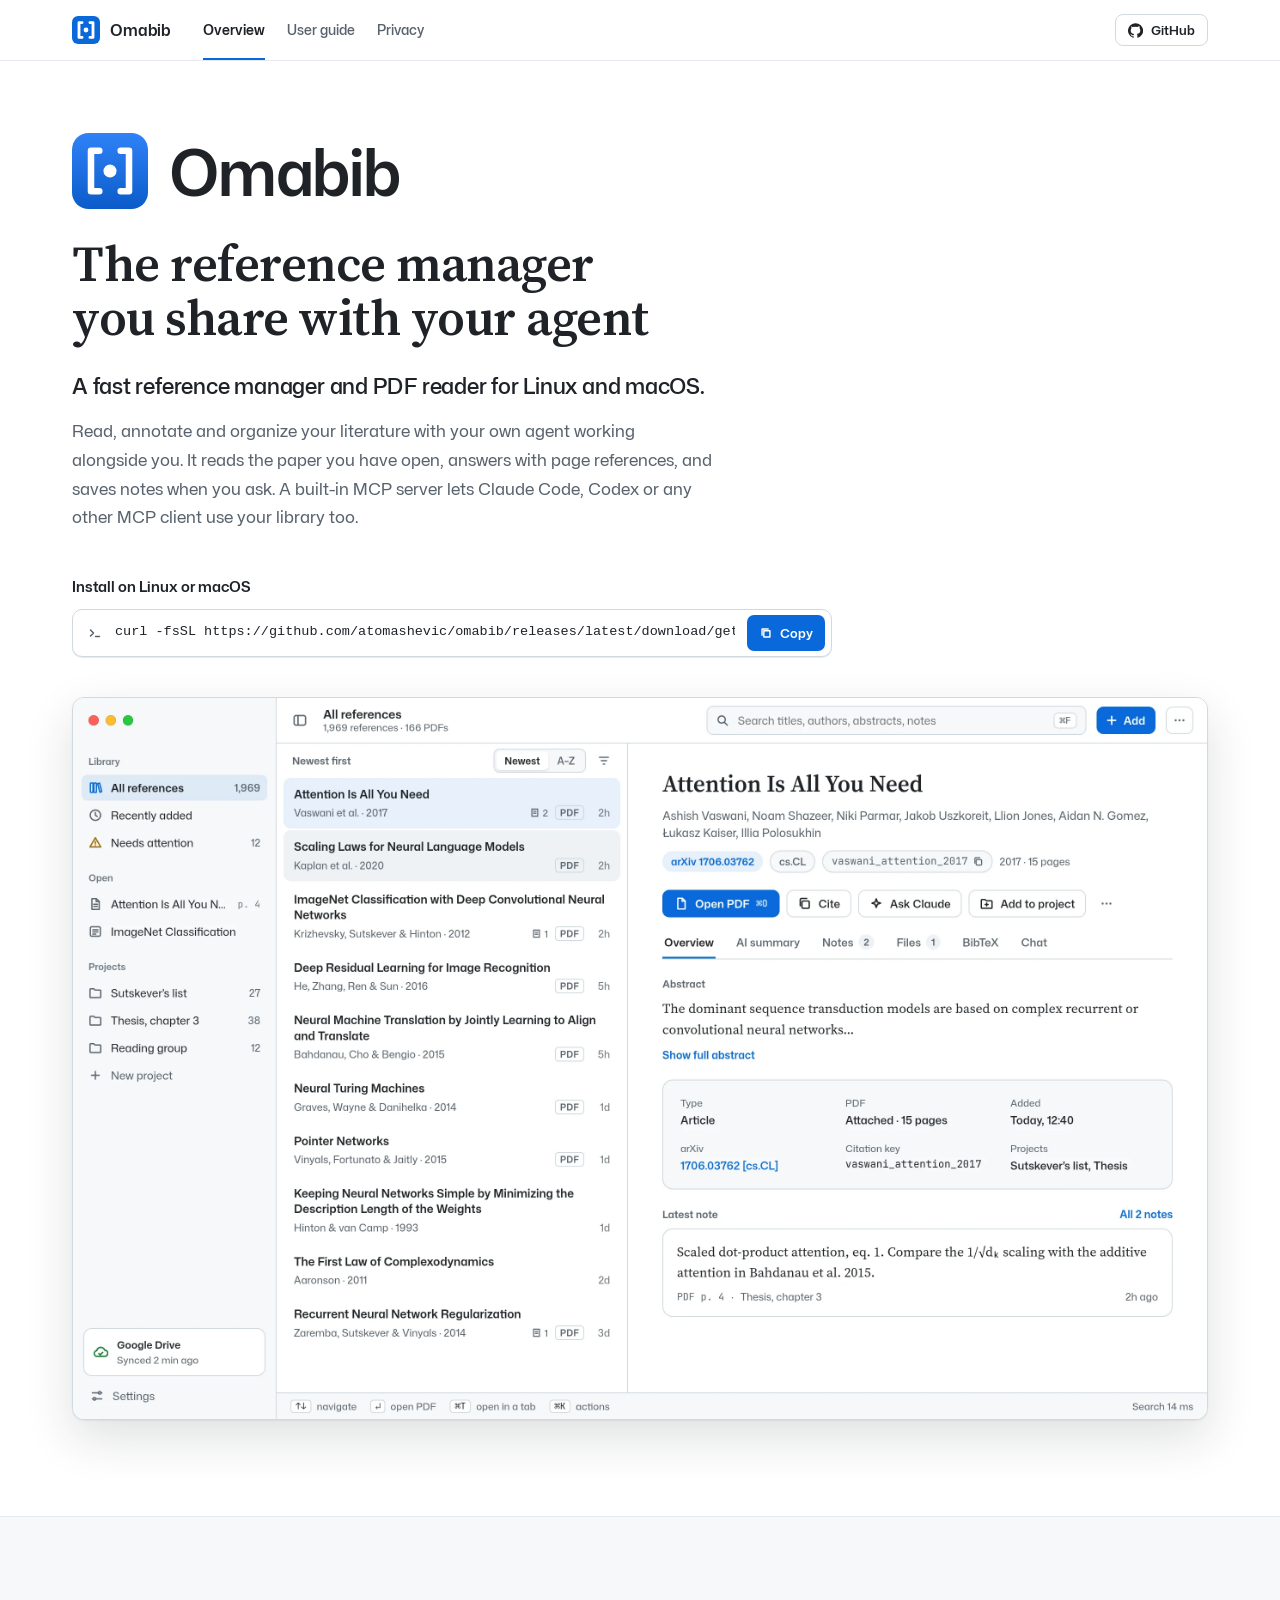
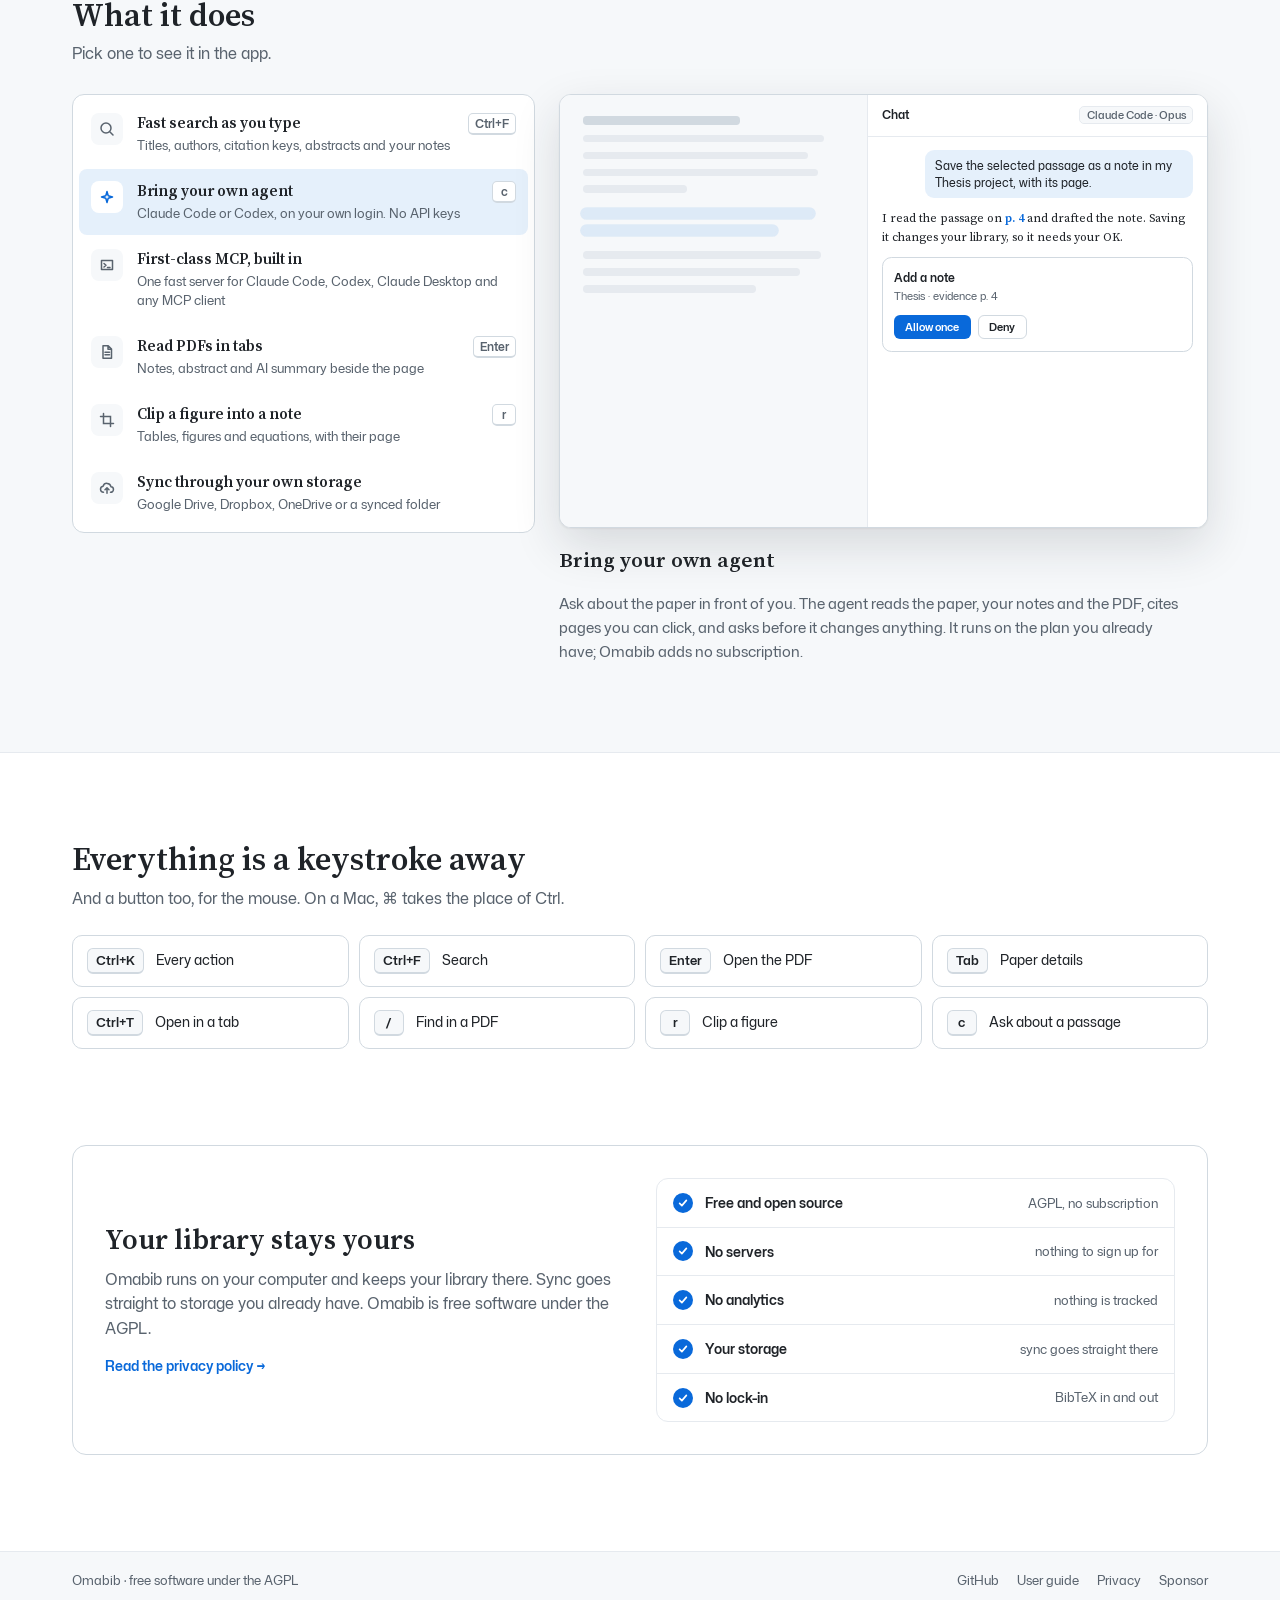
==== commit e27545af: "Drop the notes around the install command Co-Authored-By: Claude Opus 5.5 <noreply@anthropic.com> Cl" ====
--- a/index.html
+++ b/index.html
@@ -72,7 +72,6 @@
     <div class="get" id="install">
       <div class="get-head">
         <h2>Install on Linux or macOS</h2>
-        <span>One command, both systems</span>
       </div>
       <div class="install">
         <svg width="16" height="16" viewBox="0 0 16 16" fill="none" stroke="var(--muted)" stroke-width="1.5" stroke-linecap="round" stroke-linejoin="round" aria-hidden="true"><path d="m3.5 5 3 3-3 3M8.5 11.5h4"/></svg>
@@ -81,11 +80,6 @@
           <svg width="14" height="14" viewBox="0 0 16 16" fill="none" stroke="currentColor" stroke-width="1.6" stroke-linecap="round" stroke-linejoin="round" aria-hidden="true"><path d="M5.5 5.5h7v7h-7zM3.5 10.5v-7h7"/></svg><span>Copy</span>
         </button>
       </div>
-      <ul class="get-notes">
-        <li>Paste it into a terminal, then open Omabib from your apps.</li>
-        <li>Installs into your home folder: no admin password, nothing to build.</li>
-        <li>Ubuntu 22.04+, Debian 12, Fedora, Arch and others on x86-64 · macOS 13+ on Apple silicon.</li>
-      </ul>
     </div>
   </section>
 
--- a/style.css
+++ b/style.css
@@ -59,10 +59,6 @@
 .get { width: 100%; max-width: 760px; margin-top: 22px; display: flex; flex-direction: column; gap: 10px; }
 .get-head { display: flex; align-items: baseline; gap: 12px; }
 .get-head h2 { margin: 0; font-size: 15px; font-weight: 600; }
-.get-head span { font-size: 13px; color: var(--muted); }
-.get-notes { list-style: none; margin: 2px 0 0; padding: 0; display: flex; flex-direction: column; gap: 4px; font-size: 13.5px; color: var(--muted); }
-.get-notes li { display: flex; gap: 8px; }
-.get-notes li::before { content: ""; flex: none; width: 4px; height: 4px; margin-top: 0.62em; border-radius: 2px; background: var(--line); }
 .install { width: 100%; display: flex; align-items: center; gap: 12px; height: 48px; padding: 0 6px 0 14px; border-radius: 10px; border: 1px solid var(--line); background: var(--raised); box-shadow: 0 1px 0 var(--line-soft); }
 .install svg { flex: none; }
 .install code { flex: 1; min-width: 0; overflow-x: auto; white-space: nowrap; font-size: 13.5px; scrollbar-width: none; }
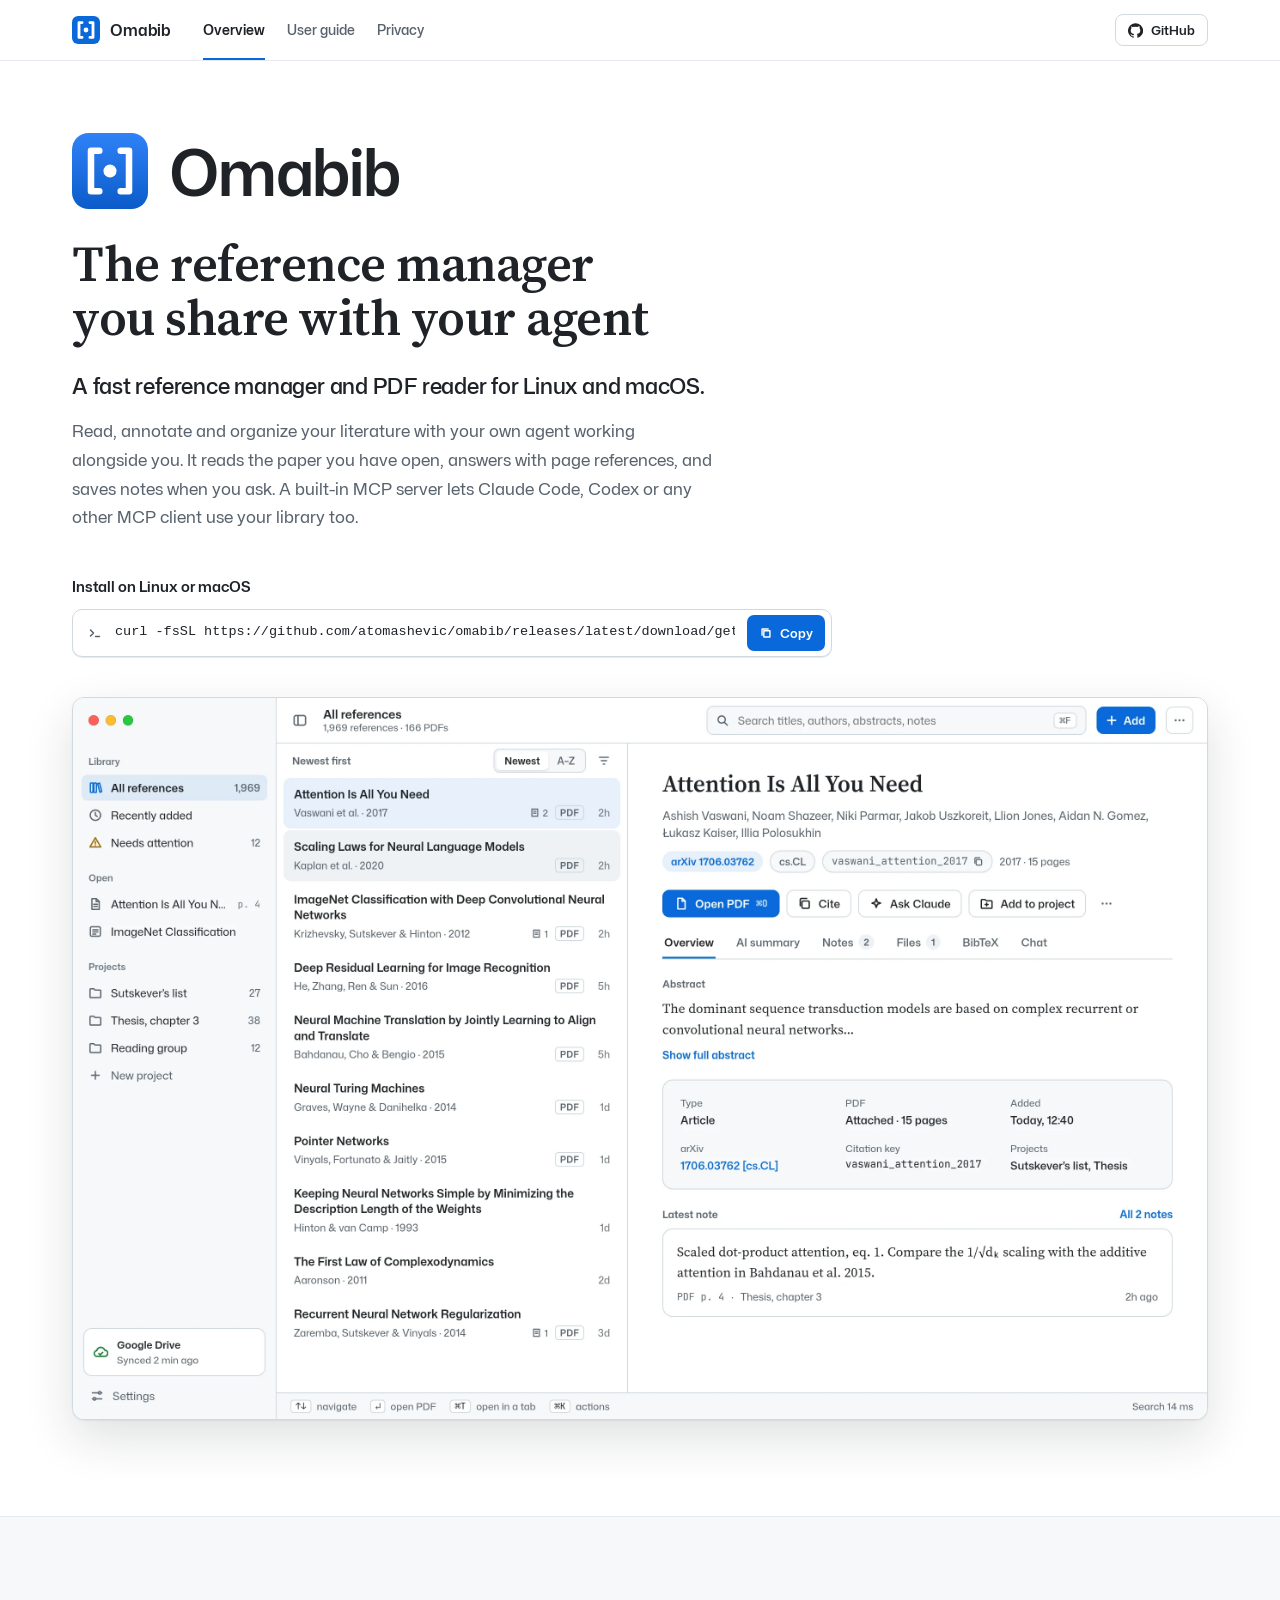
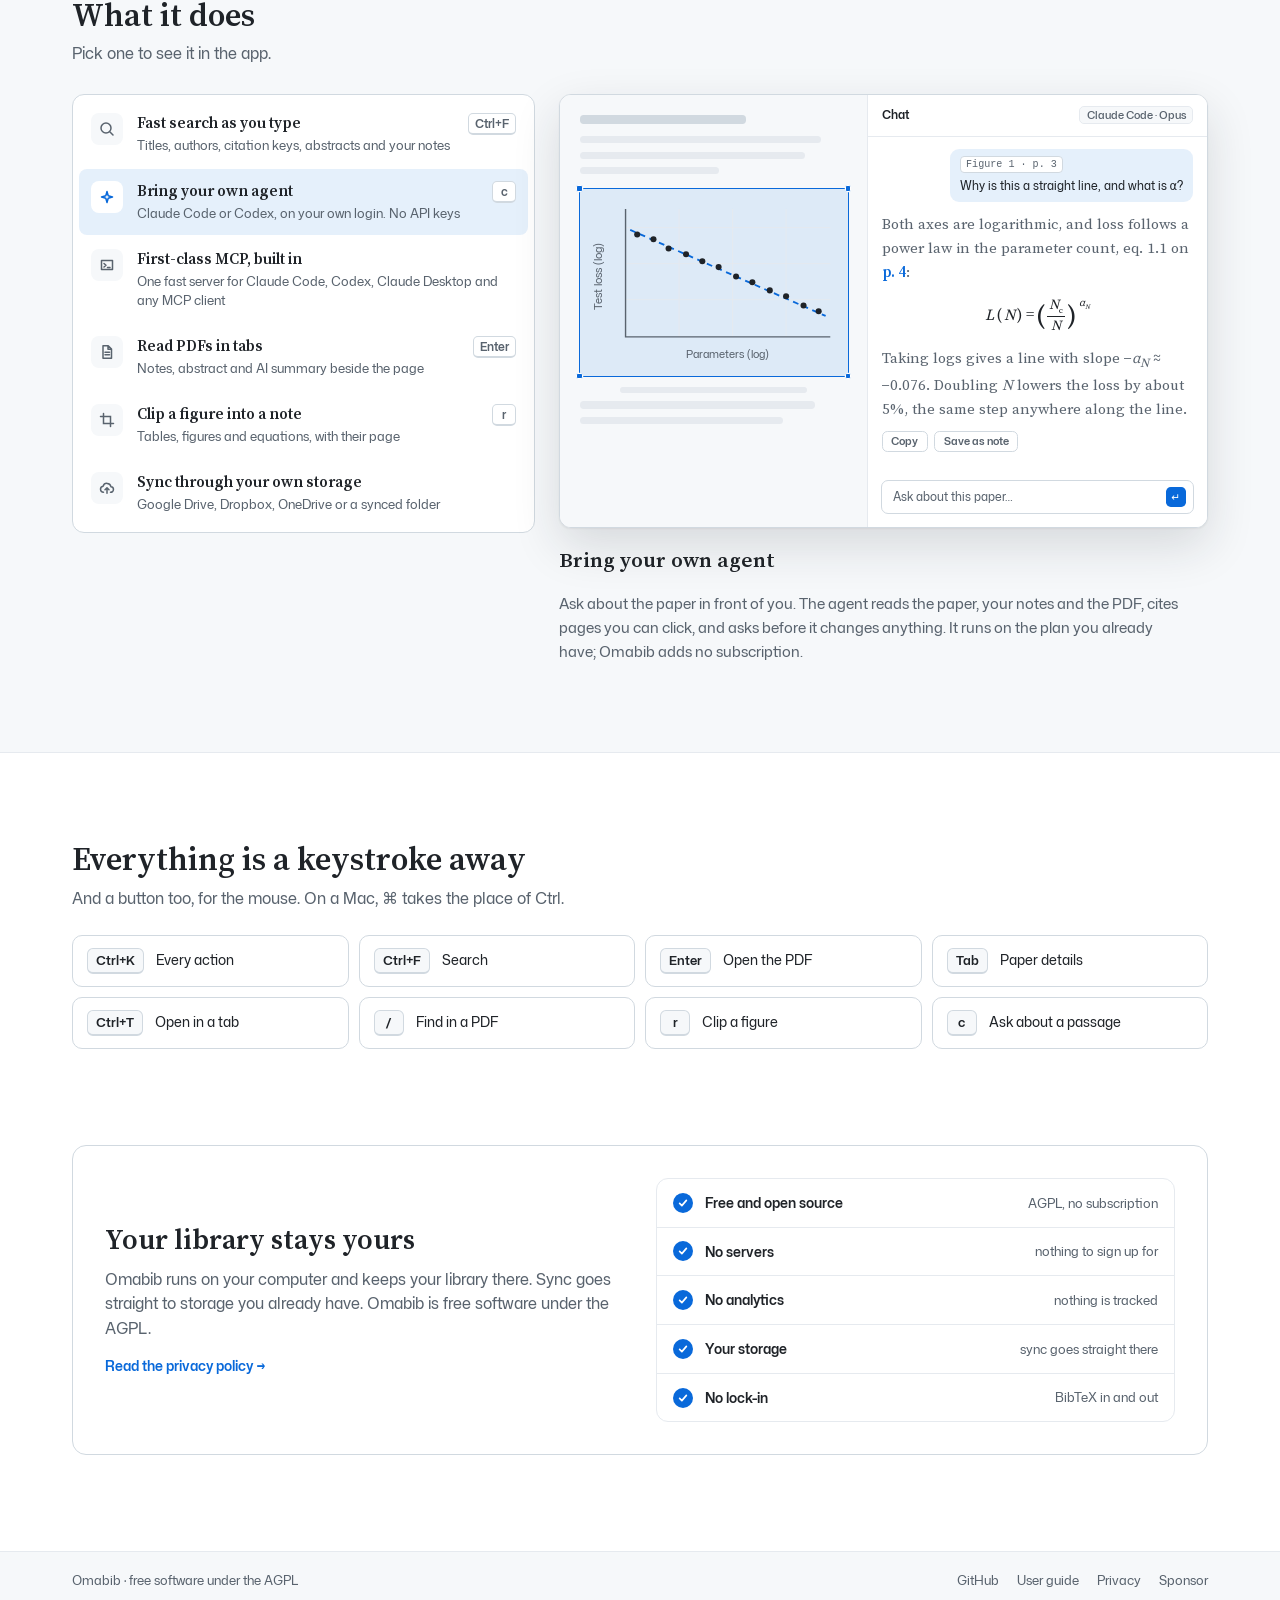
==== commit 851f24a8: "Show the agent explaining a plot and its equation The chat picture now has a clipped log-log plot fr" ====
--- a/index.html
+++ b/index.html
@@ -139,14 +139,35 @@
           <article class="panel" role="tabpanel" id="panel-ask" aria-labelledby="tab-ask">
             <div class="frame">
               <div class="chat" aria-hidden="true">
-                <div class="page"><span class="head"></span><span style="width: 92%"></span><span style="width: 86%"></span><span style="width: 90%"></span><span style="width: 40%"></span><span class="hl" style="width: 88%; margin-top: 0.6em"></span><span class="hl" style="width: 74%"></span><span style="width: 91%; margin-top: 0.6em"></span><span style="width: 83%"></span><span style="width: 66%"></span></div>
+                <div class="page">
+                  <span class="head"></span>
+                  <span style="width: 90%"></span><span style="width: 84%"></span><span style="width: 52%"></span>
+                  <div class="figure">
+                    <svg class="plot" viewBox="0 0 220 150" aria-hidden="true">
+                      <g class="grid"><path d="M34 12v110M80 12v110M126 12v110M172 12v110M34 28h176M34 59h176M34 90h176"/></g>
+                      <path class="axis" d="M34 12v110h176"/>
+                      <path class="fit" d="M38 30 206 104"/>
+                      <g class="dots"><circle cx="44" cy="34" r="2.6"/><circle cx="58" cy="38" r="2.6"/><circle cx="71" cy="46" r="2.6"/><circle cx="86" cy="51" r="2.6"/><circle cx="100" cy="57" r="2.6"/><circle cx="114" cy="62" r="2.6"/><circle cx="129" cy="70" r="2.6"/><circle cx="143" cy="75" r="2.6"/><circle cx="158" cy="82" r="2.6"/><circle cx="172" cy="87" r="2.6"/><circle cx="187" cy="95" r="2.6"/><circle cx="200" cy="100" r="2.6"/></g>
+                      <text x="122" y="140">Parameters (log)</text>
+                      <text x="14" y="70" transform="rotate(-90 14 70)">Test loss (log)</text>
+                    </svg>
+                    <i class="corner tl"></i><i class="corner tr"></i><i class="corner bl"></i><i class="corner br"></i>
+                  </div>
+                  <span class="caption"></span>
+                  <span style="width: 88%"></span><span style="width: 76%"></span>
+                </div>
                 <div class="pane">
                   <div class="bar">Chat <span class="model">Claude Code · Opus</span></div>
                   <div class="thread">
-                    <div class="you">Save the selected passage as a note in my Thesis project, with its page.</div>
-                    <div class="agent">I read the passage on <b>p. 4</b> and drafted the note. Saving it changes your library, so it needs your OK.</div>
-                    <div class="ask"><span><b>Add a note</b><small>Thesis · evidence p. 4</small></span><span class="buttons"><span>Allow once</span><span>Deny</span></span></div>
+                    <div class="you"><span class="clip">Figure 1 · p. 3</span>Why is this a straight line, and what is α?</div>
+                    <div class="agent">
+                      <p>Both axes are logarithmic, and loss follows a power law in the parameter count, eq. 1.1 on <b>p. 4</b>:</p>
+                      <div class="math"><i>L</i>(<i>N</i>) = <span class="paren">(</span><span class="frac"><span><i>N</i><sub>c</sub></span><span><i>N</i></span></span><span class="paren">)</span><sup><i>α</i><sub><i>N</i></sub></sup></div>
+                      <p>Taking logs gives a line with slope −<i>α</i><sub><i>N</i></sub>&nbsp;≈ −0.076. Doubling <i>N</i> lowers the loss by about 5%, the same step anywhere along the line.</p>
+                    </div>
+                    <div class="actions"><span>Copy</span><span>Save as note</span></div>
                   </div>
+                  <div class="composer">Ask about this paper…<span>↵</span></div>
                 </div>
               </div>
             </div>
--- a/style.css
+++ b/style.css
@@ -97,23 +97,39 @@
 
 /* The chat illustration, drawn at 688 wide and scaled with the frame */
 .chat { position: absolute; inset: 0; display: flex; font-size: calc(1.8895cqw); background: var(--side); }
-.chat .page { flex: 1; display: flex; flex-direction: column; gap: 0.77em; padding: 1.7em 1.85em; border-right: 1px solid var(--line-soft); }
-.chat .page span { height: 0.62em; border-radius: 0.3em; background: var(--line-soft); }
-.chat .page span.head { height: 0.77em; width: 60%; background: var(--line); }
-.chat .page span.hl { background: var(--sel); box-shadow: 0 0 0 0.23em var(--sel); }
+.chat .page { flex: 1; min-width: 0; display: flex; flex-direction: column; gap: 0.7em; padding: 1.6em 1.6em; border-right: 1px solid var(--line-soft); }
+.chat .page > span { height: 0.58em; border-radius: 0.3em; background: var(--line-soft); }
+.chat .page > span.head { height: 0.77em; width: 62%; background: var(--line); margin-bottom: 0.3em; }
+.chat .page > span.caption { height: 0.5em; width: 70%; align-self: center; }
+.chat .figure { position: relative; margin: 0.5em 0 0.2em; padding: 0.5em; border-radius: 0.3em; background: var(--sel); outline: 1.5px solid var(--accent); }
+.chat .figure .corner { position: absolute; width: 0.55em; height: 0.55em; background: var(--accent-fill); border: 1.5px solid var(--bg); border-radius: 0.15em; }
+.chat .corner.tl { left: -0.3em; top: -0.3em; } .chat .corner.tr { right: -0.3em; top: -0.3em; }
+.chat .corner.bl { left: -0.3em; bottom: -0.3em; } .chat .corner.br { right: -0.3em; bottom: -0.3em; }
+.chat .plot { display: block; width: 100%; height: auto; }
+.chat .plot .grid path { stroke: var(--line-soft); stroke-width: 0.8; fill: none; }
+.chat .plot .axis { stroke: var(--muted); stroke-width: 1.2; fill: none; }
+.chat .plot .fit { stroke: var(--accent-text); stroke-width: 1.6; stroke-dasharray: 5 4; fill: none; }
+.chat .plot .dots circle { fill: var(--text); }
+.chat .plot text { font: 9.5px var(--sans); fill: var(--muted); text-anchor: middle; }
 .chat .pane { width: 27.7em; flex: none; display: flex; flex-direction: column; background: var(--bg); }
-.chat .bar { height: 3.4em; display: flex; align-items: center; gap: 0.6em; padding: 0 1.1em; border-bottom: 1px solid var(--line-soft); font-weight: 600; }
+.chat .bar { height: 3.4em; flex: none; display: flex; align-items: center; gap: 0.6em; padding: 0 1.1em; border-bottom: 1px solid var(--line-soft); font-weight: 600; }
 .chat .model { margin-left: auto; height: 1.7em; padding: 0 0.6em; border-radius: 0.46em; background: var(--chip); border: 1px solid var(--line-soft); display: inline-flex; align-items: center; font-size: 0.88em; font-weight: 500; color: var(--muted); }
-.chat .thread { flex: 1; display: flex; flex-direction: column; gap: 0.92em; padding: 1.1em; }
-.chat .you { align-self: flex-end; max-width: 86%; padding: 0.6em 0.85em; border-radius: 0.77em; background: var(--sel); font-size: 0.96em; line-height: 1.45; }
-.chat .agent { font-family: var(--read); line-height: 1.5; }
+.chat .thread { flex: 1; display: flex; flex-direction: column; gap: 0.85em; padding: 1em 1.1em; }
+.chat .you { align-self: flex-end; max-width: 90%; display: flex; flex-direction: column; align-items: flex-start; gap: 0.45em; padding: 0.6em 0.85em; border-radius: 0.77em; background: var(--sel); font-size: 0.96em; line-height: 1.4; }
+.chat .clip { display: inline-flex; align-items: center; height: 1.7em; padding: 0 0.55em; border-radius: 0.4em; background: var(--raised); border: 1px solid var(--line); font: 0.86em var(--mono); color: var(--muted); }
+.chat .agent { display: flex; flex-direction: column; gap: 0.55em; font-family: var(--read); font-size: 1.02em; line-height: 1.48; }
+.chat .agent p { margin: 0; }
 .chat .agent b { color: var(--accent-text); font-weight: 600; }
-.chat .ask { display: flex; flex-direction: column; gap: 0.77em; padding: 0.92em; border-radius: 0.77em; border: 1px solid var(--line); background: var(--raised); }
-.chat .ask b { font-weight: 600; }
-.chat .ask small { display: block; font-size: 0.92em; color: var(--muted); }
-.chat .ask .buttons { display: flex; gap: 0.6em; }
-.chat .ask .buttons span { height: 2.15em; padding: 0 0.92em; border-radius: 0.54em; display: inline-flex; align-items: center; font-size: 0.92em; font-weight: 600; border: 1px solid var(--line); }
-.chat .ask .buttons span:first-child { background: var(--accent-fill); color: var(--on-accent); border-color: transparent; }
+.chat .math { align-self: center; display: flex; align-items: center; gap: 0.12em; padding: 0.35em 0; font-family: var(--read); font-size: 1.25em; }
+.chat .math sub { font-size: 0.62em; }
+.chat .math sup { font-size: 0.7em; align-self: flex-start; margin-top: -0.1em; }
+.chat .paren { font-size: 1.7em; font-weight: 300; line-height: 1; }
+.chat .frac { display: inline-flex; flex-direction: column; align-items: center; font-size: 0.9em; line-height: 1.2; }
+.chat .frac span:first-child { border-bottom: 1px solid currentColor; padding: 0 0.15em; }
+.chat .actions { display: flex; gap: 0.5em; }
+.chat .composer { flex: none; margin: 0 1.1em 1.1em; height: 2.9em; padding: 0 0.6em 0 0.9em; display: flex; align-items: center; border-radius: 0.6em; border: 1px solid var(--line); background: var(--raised); color: var(--muted); font-size: 0.96em; }
+.chat .composer span { margin-left: auto; width: 1.9em; height: 1.9em; border-radius: 0.45em; background: var(--accent-fill); color: var(--on-accent); display: inline-flex; align-items: center; justify-content: center; font-size: 0.9em; }
+.chat .actions span { height: 2em; padding: 0 0.8em; border-radius: 0.5em; border: 1px solid var(--line); display: inline-flex; align-items: center; font-size: 0.88em; font-weight: 600; color: var(--muted); }
 
 /* Keys */
 .keys { padding-top: 88px; padding-bottom: 40px; display: flex; flex-direction: column; gap: 24px; }
